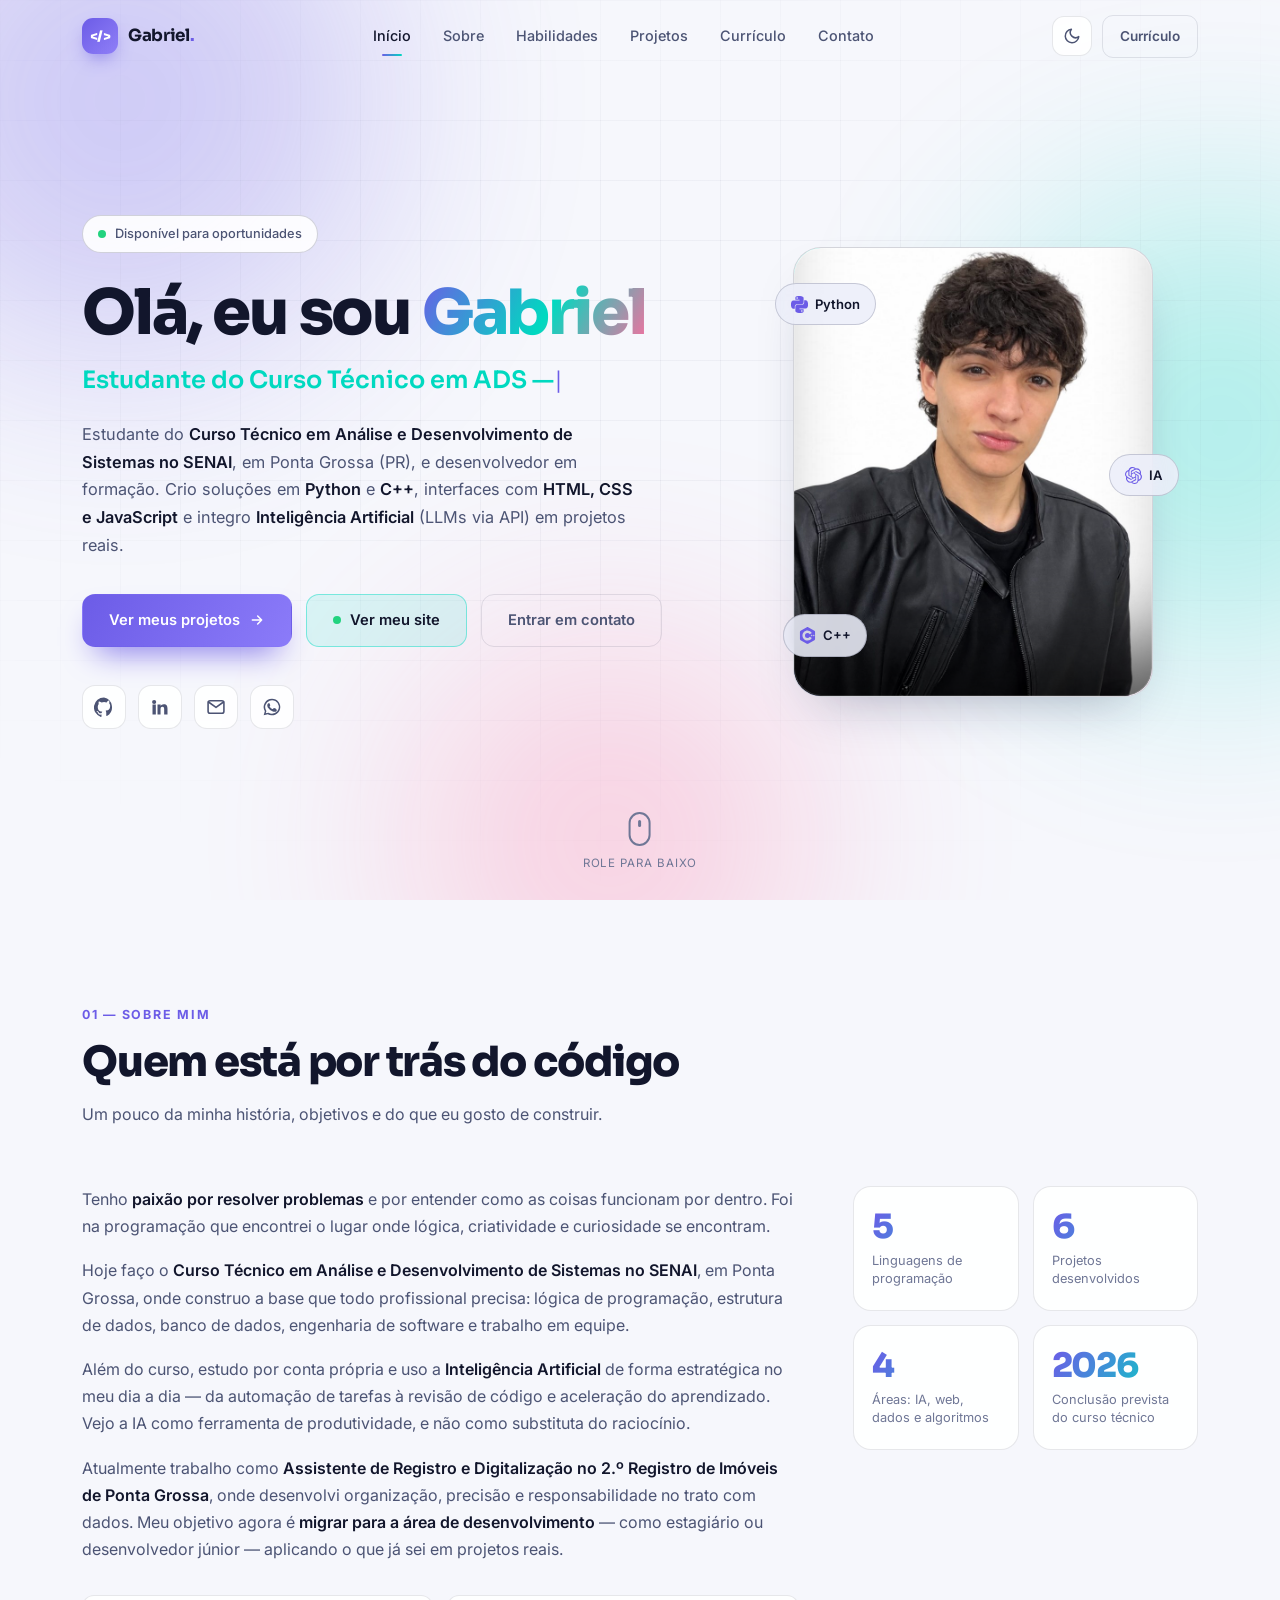
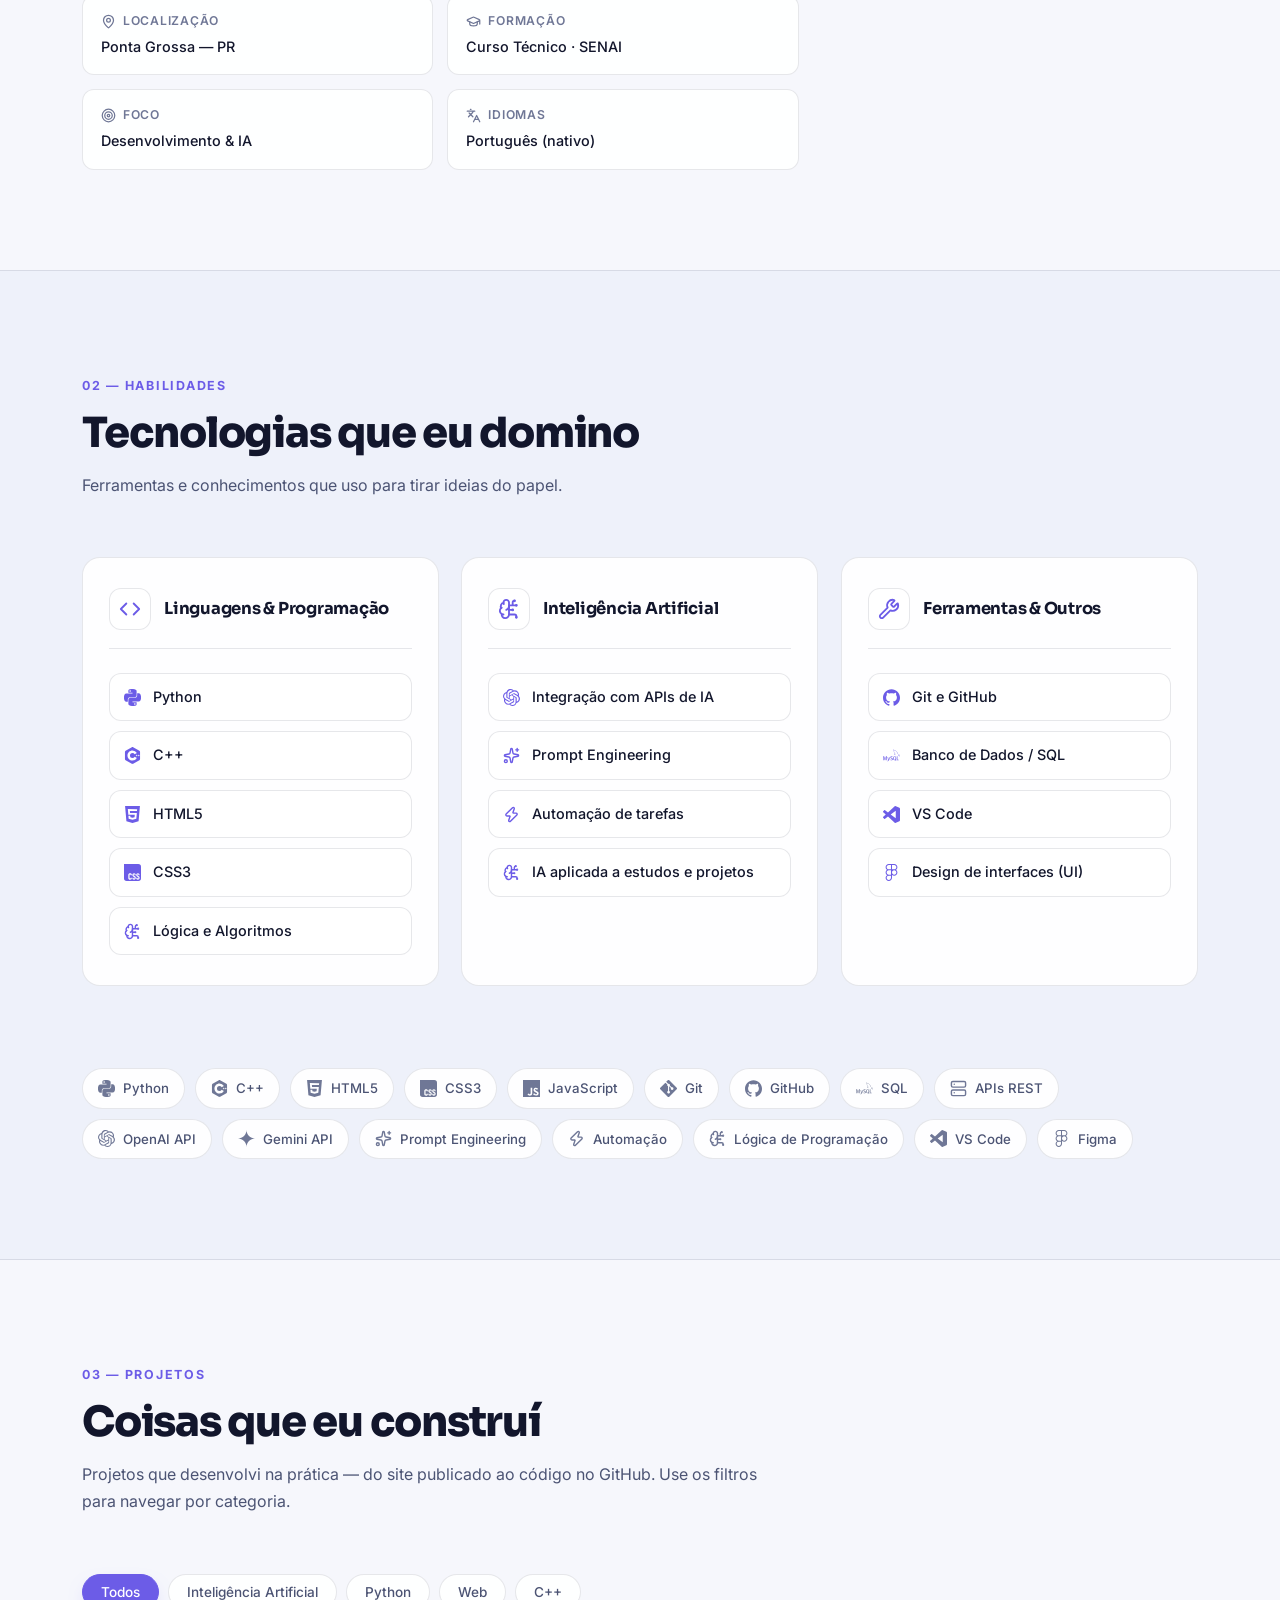
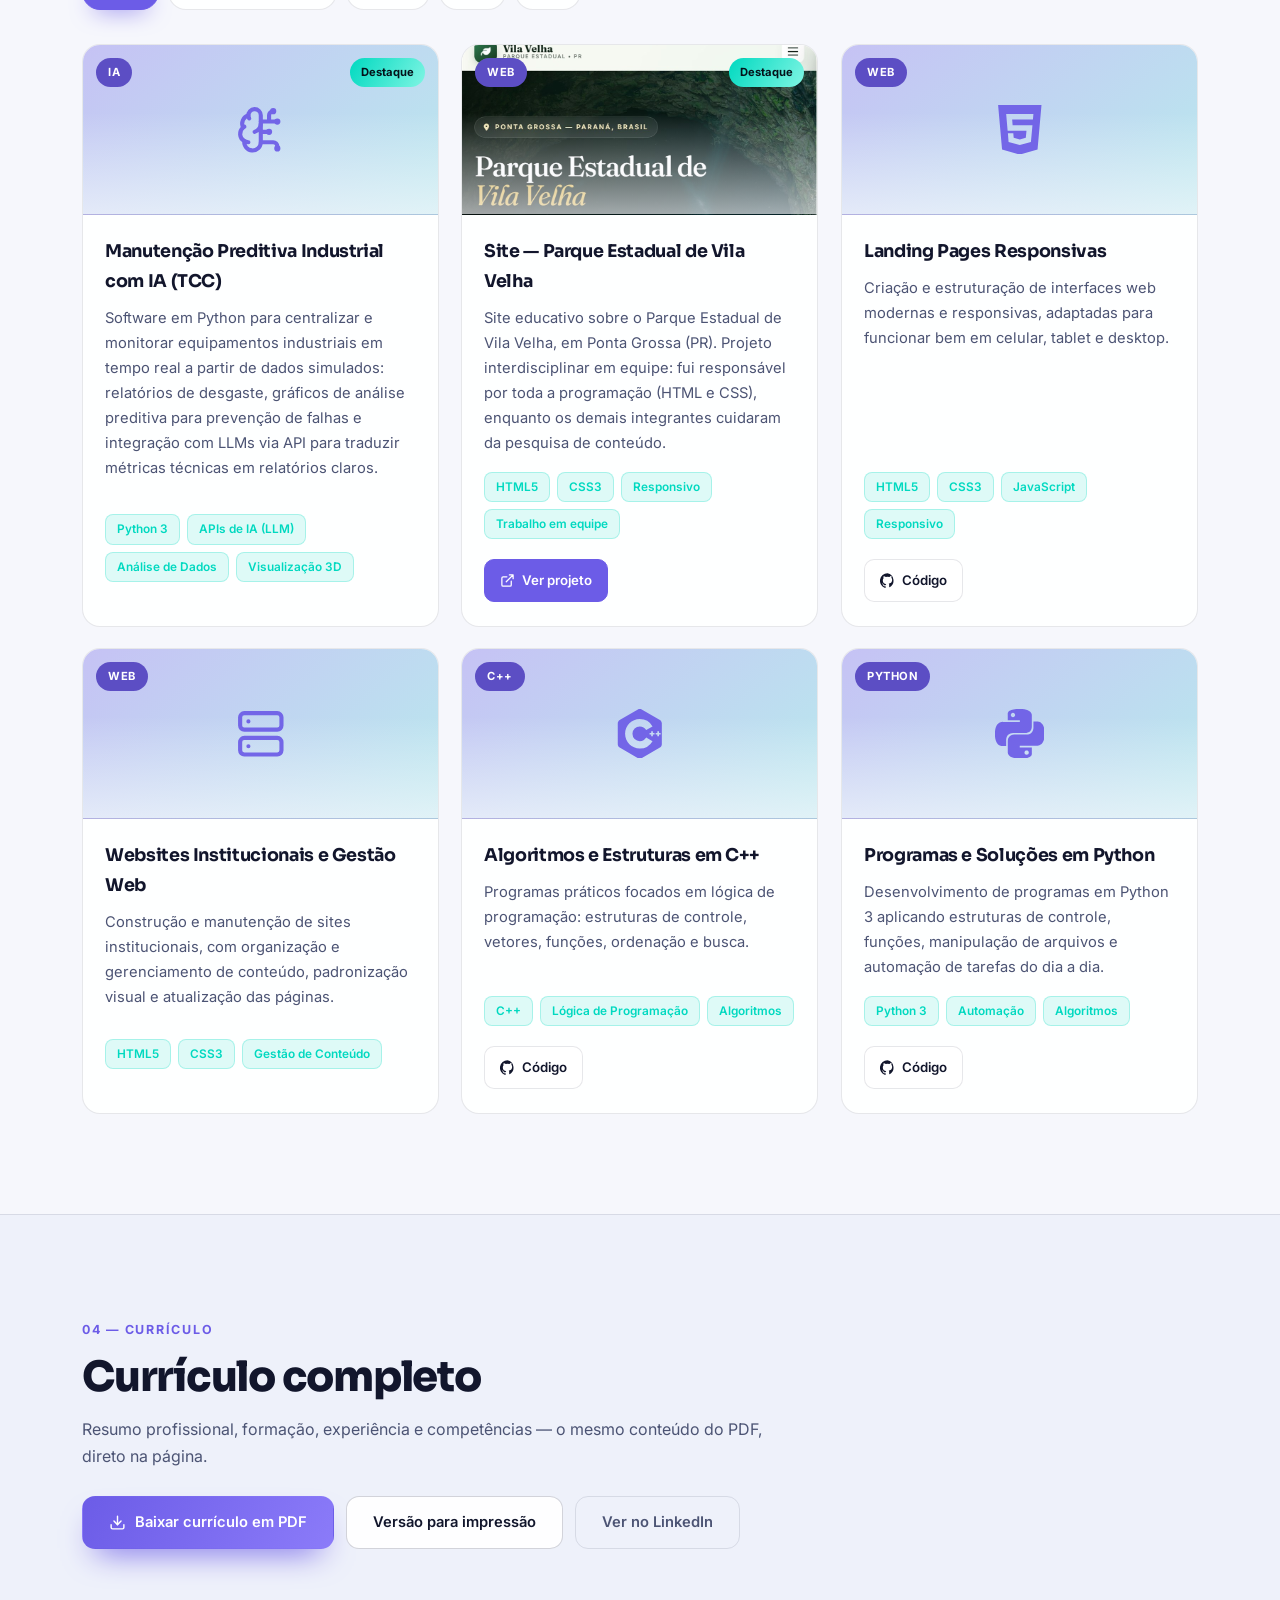
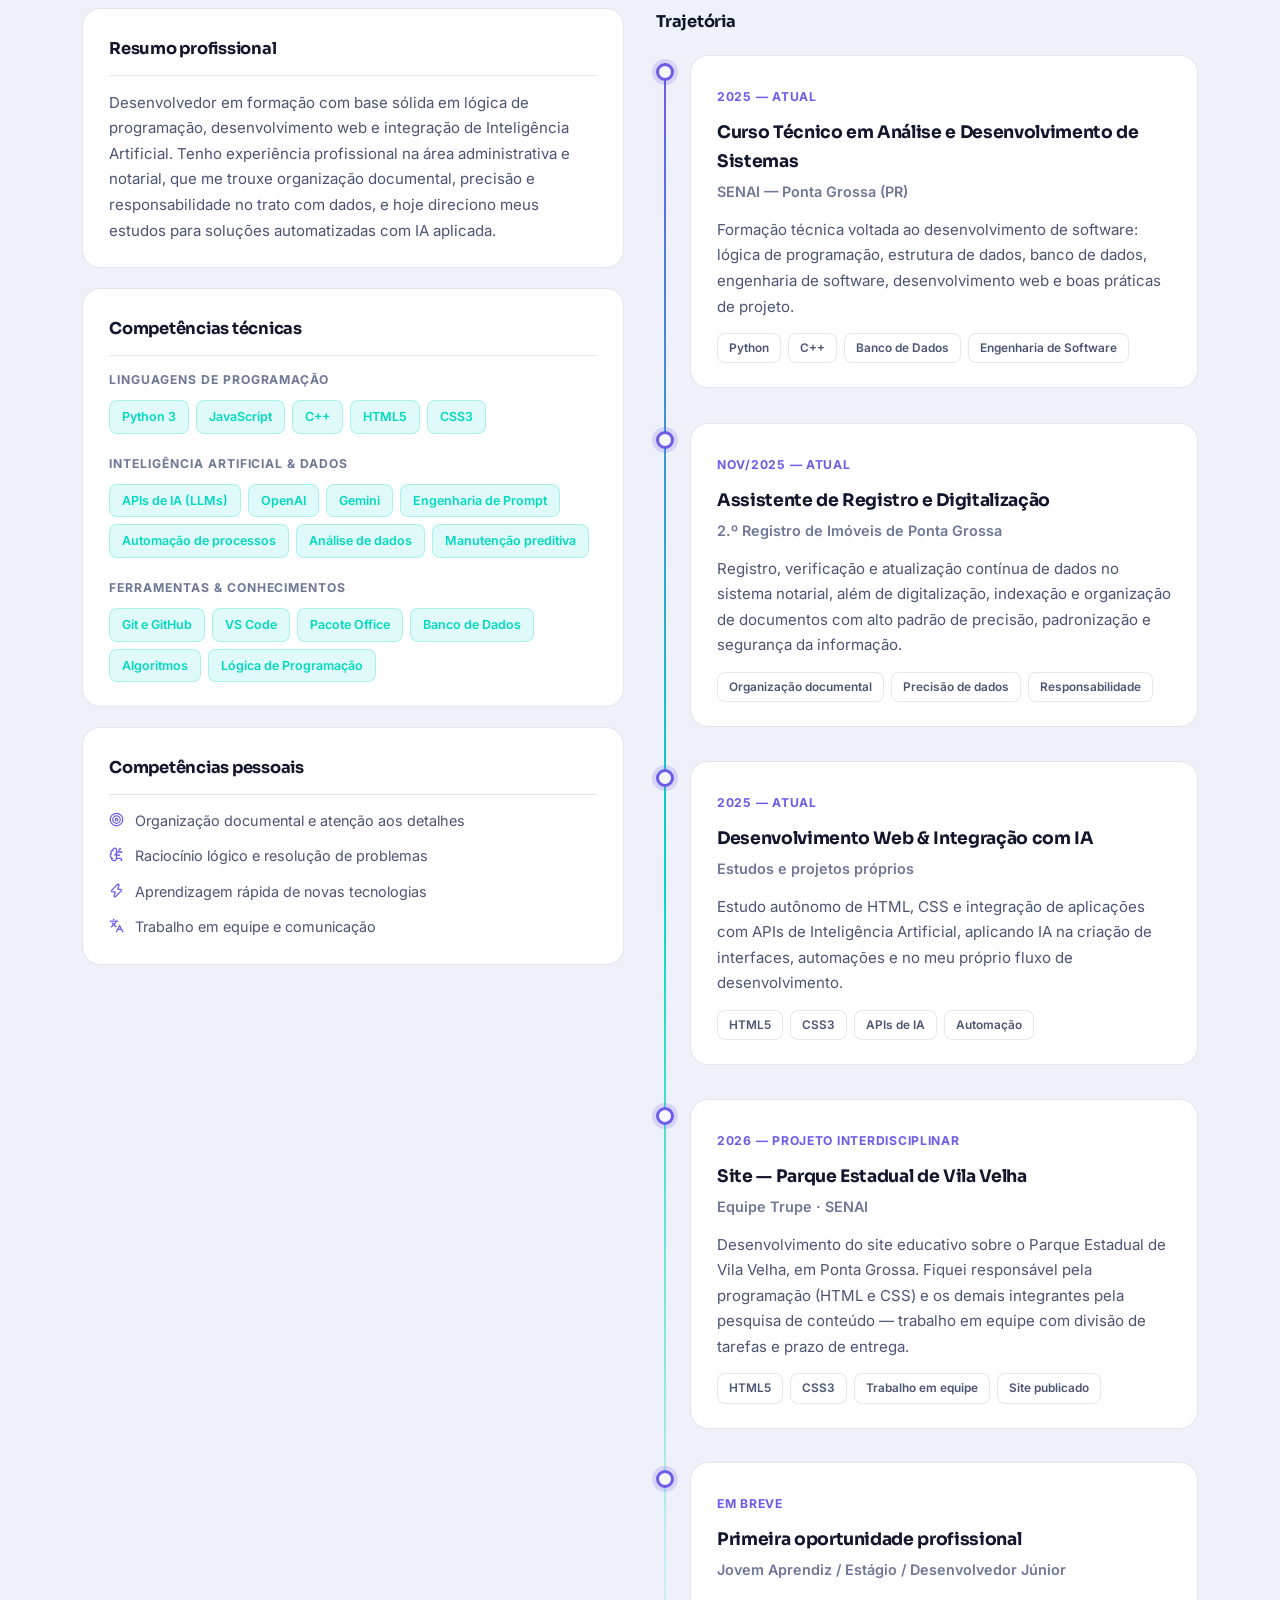
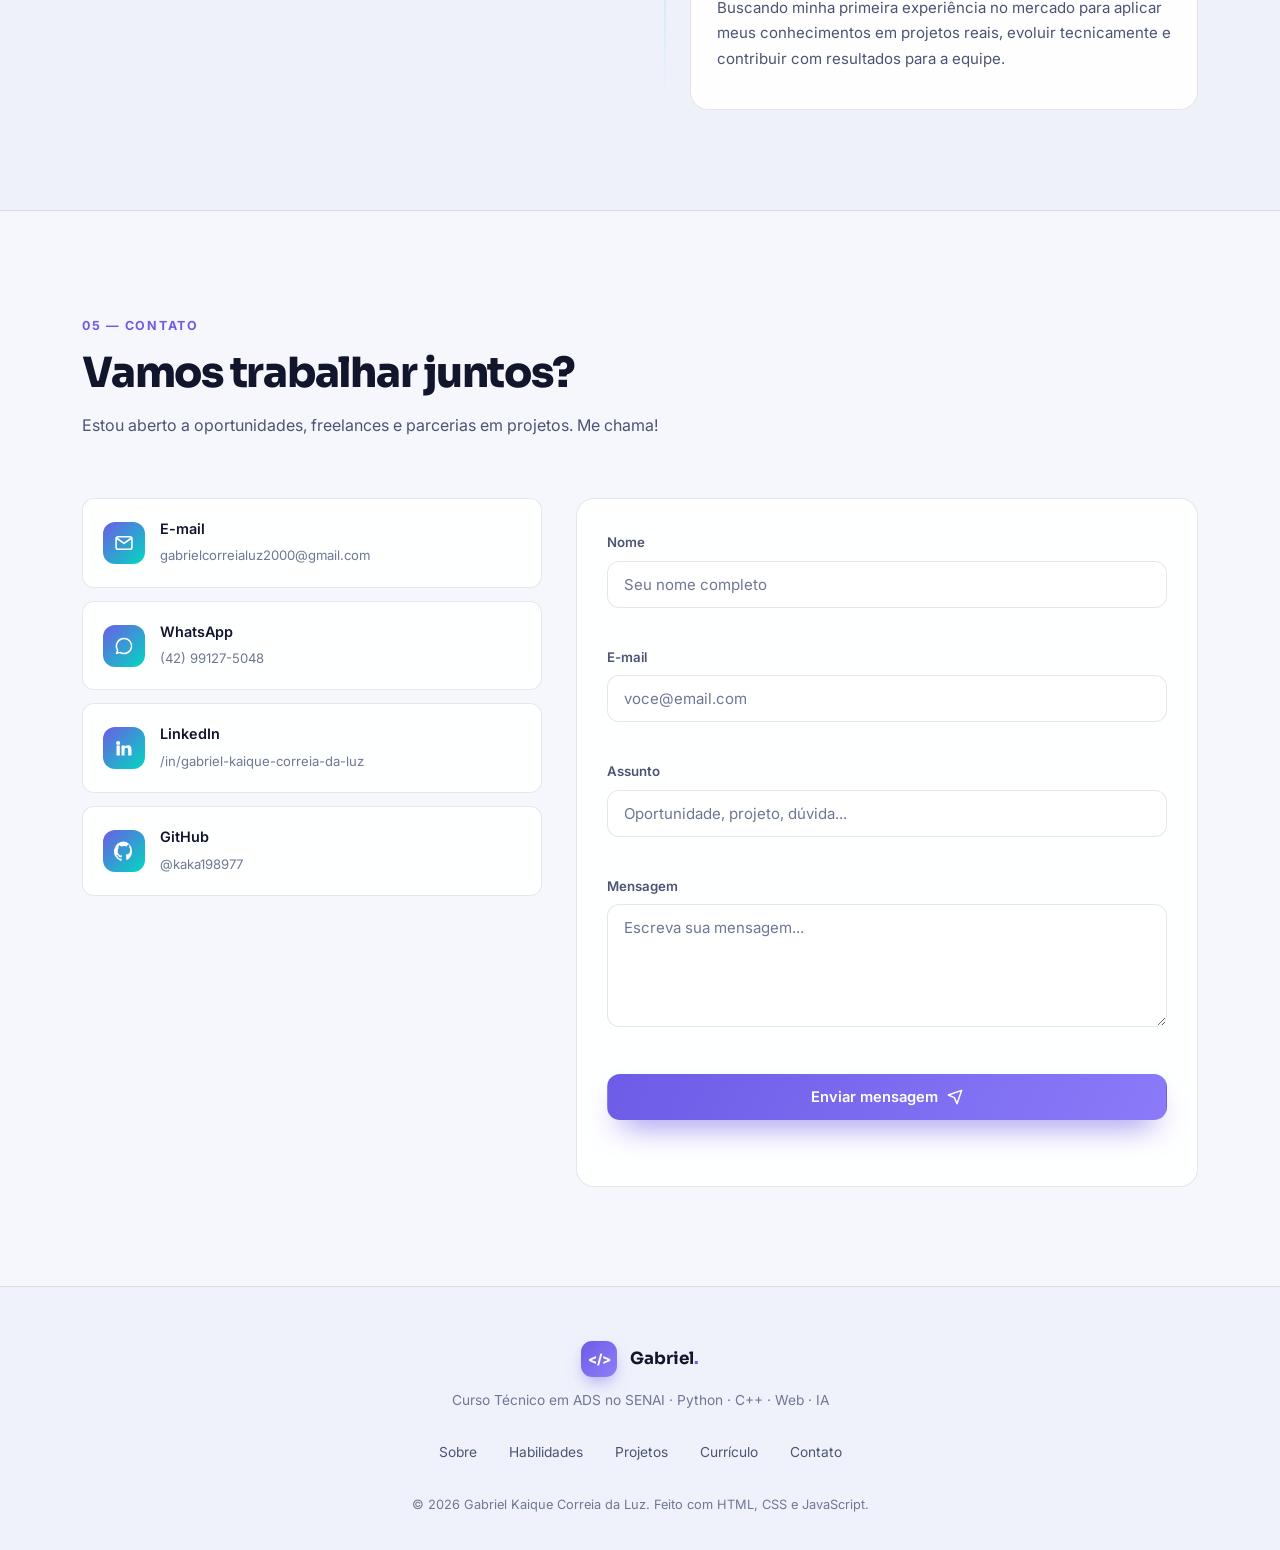
==== index.html @ f5a50e35 "Portfolio inicial — site, curriculo e projetos" ====
<!DOCTYPE html>
<html lang="pt-BR" data-theme="dark">
<head>
  <meta charset="UTF-8" />
  <meta name="viewport" content="width=device-width, initial-scale=1.0" />

  <!-- ===== SEO / COMPARTILHAMENTO ===== -->
  <title>Gabriel | Desenvolvedor e Estudante de ADS — SENAI</title>
  <meta name="description" content="Portfólio de Gabriel — estudante do Curso Técnico em Análise e Desenvolvimento de Sistemas no SENAI, em Ponta Grossa (PR). Desenvolvimento em Python, C++, HTML, CSS e integração com Inteligência Artificial." />
  <meta name="author" content="Gabriel Kaique Correia da Luz" />
  <meta name="theme-color" content="#0b0d17" />

  <meta property="og:type" content="website" />
  <meta property="og:title" content="Gabriel | Desenvolvedor e Estudante de ADS — SENAI" />
  <meta property="og:description" content="Projetos, habilidades e experiência com Python, C++, desenvolvimento web e integração com IA." />
  <meta property="og:image" content="perfil.jpg" />

  <!-- Favicon inline (não precisa de arquivo externo) -->
  <link rel="icon" href="data:image/svg+xml,%3Csvg xmlns='http://www.w3.org/2000/svg' viewBox='0 0 100 100'%3E%3Crect width='100' height='100' rx='24' fill='%236c5ce7'/%3E%3Ctext x='50' y='68' font-size='54' font-family='Arial' font-weight='bold' fill='white' text-anchor='middle'%3E%26lt;/%26gt;%3C/text%3E%3C/svg%3E" />

  <!-- Fontes -->
  <link rel="preconnect" href="https://fonts.googleapis.com" />
  <link rel="preconnect" href="https://fonts.gstatic.com" crossorigin />
  <link href="https://fonts.googleapis.com/css2?family=Inter:wght@300;400;500;600;700&family=Sora:wght@400;600;700;800&display=swap" rel="stylesheet" />

  <link rel="stylesheet" href="style.css" />
</head>

<body>
  <!-- ============ SPRITE DE ICONES SVG (gerado a partir de simple-icons + lucide) ============ -->
  <svg class="icon-sprite" xmlns="http://www.w3.org/2000/svg" style="display:none" aria-hidden="true">
    <symbol id="i-python" viewBox="0 0 24 24"><path fill="currentColor" d="m14.25.18l.9.2l.73.26l.59.3l.45.32l.34.34l.25.34l.16.33l.1.3l.04.26l.02.2l-.01.13V8.5l-.05.63l-.13.55l-.21.46l-.26.38l-.3.31l-.33.25l-.35.19l-.35.14l-.33.1l-.3.07l-.26.04l-.21.02H8.77l-.69.05l-.59.14l-.5.22l-.41.27l-.33.32l-.27.35l-.2.36l-.15.37l-.1.35l-.07.32l-.04.27l-.02.21v3.06H3.17l-.21-.03l-.28-.07l-.32-.12l-.35-.18l-.36-.26l-.36-.36l-.35-.46l-.32-.59l-.28-.73l-.21-.88l-.14-1.05l-.05-1.23l.06-1.22l.16-1.04l.24-.87l.32-.71l.36-.57l.4-.44l.42-.33l.42-.24l.4-.16l.36-.1l.32-.05l.24-.01h.16l.06.01h8.16v-.83H6.18l-.01-2.75l-.02-.37l.05-.34l.11-.31l.17-.28l.25-.26l.31-.23l.38-.2l.44-.18l.51-.15l.58-.12l.64-.1l.71-.06l.77-.04l.84-.02l1.27.05zm-6.3 1.98l-.23.33l-.08.41l.08.41l.23.34l.33.22l.41.09l.41-.09l.33-.22l.23-.34l.08-.41l-.08-.41l-.23-.33l-.33-.22l-.41-.09l-.41.09zm13.09 3.95l.28.06l.32.12l.35.18l.36.27l.36.35l.35.47l.32.59l.28.73l.21.88l.14 1.04l.05 1.23l-.06 1.23l-.16 1.04l-.24.86l-.32.71l-.36.57l-.4.45l-.42.33l-.42.24l-.4.16l-.36.09l-.32.05l-.24.02l-.16-.01h-8.22v.82h5.84l.01 2.76l.02.36l-.05.34l-.11.31l-.17.29l-.25.25l-.31.24l-.38.2l-.44.17l-.51.15l-.58.13l-.64.09l-.71.07l-.77.04l-.84.01l-1.27-.04l-1.07-.14l-.9-.2l-.73-.25l-.59-.3l-.45-.33l-.34-.34l-.25-.34l-.16-.33l-.1-.3l-.04-.25l-.02-.2l.01-.13v-5.34l.05-.64l.13-.54l.21-.46l.26-.38l.3-.32l.33-.24l.35-.2l.35-.14l.33-.1l.3-.06l.26-.04l.21-.02l.13-.01h5.84l.69-.05l.59-.14l.5-.21l.41-.28l.33-.32l.27-.35l.2-.36l.15-.36l.1-.35l.07-.32l.04-.28l.02-.21V6.07h2.09l.14.01zm-6.47 14.25l-.23.33l-.08.41l.08.41l.23.33l.33.23l.41.08l.41-.08l.33-.23l.23-.33l.08-.41l-.08-.41l-.23-.33l-.33-.23l-.41-.08l-.41.08z"/></symbol>
    <symbol id="i-cplusplus" viewBox="0 0 24 24"><path fill="currentColor" d="M22.394 6c-.167-.29-.398-.543-.652-.69L12.926.22c-.509-.294-1.34-.294-1.848 0L2.26 5.31c-.508.293-.923 1.013-.923 1.6v10.18c0 .294.104.62.271.91s.398.543.652.69l8.816 5.09c.508.293 1.34.293 1.848 0l8.816-5.09c.254-.147.485-.4.652-.69s.27-.616.27-.91V6.91c.003-.294-.1-.62-.268-.91M12 19.11c-3.92 0-7.109-3.19-7.109-7.11s3.19-7.11 7.11-7.11a7.13 7.13 0 0 1 6.156 3.553l-3.076 1.78a3.57 3.57 0 0 0-3.08-1.78A3.56 3.56 0 0 0 8.444 12A3.56 3.56 0 0 0 12 15.555a3.57 3.57 0 0 0 3.08-1.778l3.078 1.78A7.14 7.14 0 0 1 12 19.11m7.11-6.715h-.79v.79h-.79v-.79h-.79v-.79h.79v-.79h.79v.79h.79zm2.962 0h-.79v.79h-.79v-.79h-.79v-.79h.79v-.79h.79v.79h.79z"/></symbol>
    <symbol id="i-html5" viewBox="0 0 24 24"><path fill="currentColor" d="M1.5 0h21l-1.91 21.563L11.977 24l-8.564-2.438zm7.031 9.75l-.232-2.718l10.059.003l.23-2.622L5.412 4.41l.698 8.01h9.126l-.326 3.426l-2.91.804l-2.955-.81l-.188-2.11H6.248l.33 4.171L12 19.351l5.379-1.443l.744-8.157z"/></symbol>
    <symbol id="i-css" viewBox="0 0 24 24"><path fill="currentColor" d="M0 0v20.16A3.84 3.84 0 0 0 3.84 24h16.32A3.84 3.84 0 0 0 24 20.16V3.84A3.84 3.84 0 0 0 20.16 0Zm14.256 13.08c1.56 0 2.28 1.08 2.304 2.64h-1.608c.024-.288-.048-.6-.144-.84c-.096-.192-.288-.264-.552-.264c-.456 0-.696.264-.696.84c-.024.576.288.888.768 1.08c.72.288 1.608.744 1.92 1.296q.432.648.432 1.656c0 1.608-.912 2.592-2.496 2.592c-1.656 0-2.4-1.032-2.424-2.688h1.68c0 .792.264 1.176.792 1.176c.264 0 .456-.072.552-.24c.192-.312.24-1.176-.048-1.512c-.312-.408-.912-.6-1.32-.816q-.828-.396-1.224-.936c-.24-.36-.36-.888-.36-1.536c0-1.44.936-2.472 2.424-2.448m5.4 0c1.584 0 2.304 1.08 2.328 2.64h-1.608c0-.288-.048-.6-.168-.84c-.096-.192-.264-.264-.528-.264c-.48 0-.72.264-.72.84s.288.888.792 1.08c.696.288 1.608.744 1.92 1.296c.264.432.408.984.408 1.656c.024 1.608-.888 2.592-2.472 2.592c-1.68 0-2.424-1.056-2.448-2.688h1.68c0 .744.264 1.176.792 1.176c.264 0 .456-.072.552-.24c.216-.312.264-1.176-.048-1.512c-.288-.408-.888-.6-1.32-.816c-.552-.264-.96-.576-1.2-.936s-.36-.888-.36-1.536c-.024-1.44.912-2.472 2.4-2.448m-11.031.018c.711-.006 1.419.198 1.839.63c.432.432.672 1.128.648 1.992H9.336c.024-.456-.096-.792-.432-.96c-.312-.144-.768-.048-.888.24c-.12.264-.192.576-.168.864v3.504c0 .744.264 1.128.768 1.128a.65.65 0 0 0 .552-.264c.168-.24.192-.552.168-.84h1.776c.096 1.632-.984 2.712-2.568 2.688c-1.536 0-2.496-.864-2.472-2.472v-4.032c0-.816.24-1.44.696-1.848c.432-.408 1.146-.624 1.857-.63"/></symbol>
    <symbol id="i-javascript" viewBox="0 0 24 24"><path fill="currentColor" d="M0 0h24v24H0zm22.034 18.276c-.175-1.095-.888-2.015-3.003-2.873c-.736-.345-1.554-.585-1.797-1.14c-.091-.33-.105-.51-.046-.705c.15-.646.915-.84 1.515-.66c.39.12.75.42.976.9c1.034-.676 1.034-.676 1.755-1.125c-.27-.42-.404-.601-.586-.78c-.63-.705-1.469-1.065-2.834-1.034l-.705.089c-.676.165-1.32.525-1.71 1.005c-1.14 1.291-.811 3.541.569 4.471c1.365 1.02 3.361 1.244 3.616 2.205c.24 1.17-.87 1.545-1.966 1.41c-.811-.18-1.26-.586-1.755-1.336l-1.83 1.051c.21.48.45.689.81 1.109c1.74 1.756 6.09 1.666 6.871-1.004c.029-.09.24-.705.074-1.65zm-8.983-7.245h-2.248c0 1.938-.009 3.864-.009 5.805c0 1.232.063 2.363-.138 2.711c-.33.689-1.18.601-1.566.48c-.396-.196-.597-.466-.83-.855c-.063-.105-.11-.196-.127-.196l-1.825 1.125c.305.63.75 1.172 1.324 1.517c.855.51 2.004.675 3.207.405c.783-.226 1.458-.691 1.811-1.411c.51-.93.402-2.07.397-3.346c.012-2.054 0-4.109 0-6.179z"/></symbol>
    <symbol id="i-git" viewBox="0 0 24 24"><path fill="currentColor" d="M13.09 23.549a1.54 1.54 0 0 1-2.18 0L.451 13.089a1.54 1.54 0 0 1 0-2.179l7.191-7.19l2.733 2.733a1.85 1.85 0 0 0 .964 2.326v6.66a1.849 1.849 0 1 0 1.54 0V8.957l2.508 2.508a1.85 1.85 0 1 0 1.09-1.09l-2.634-2.634a1.85 1.85 0 0 0-2.378-2.377L8.73 2.63L10.91.451a1.54 1.54 0 0 1 2.179 0l10.459 10.46a1.54 1.54 0 0 1 0 2.179z"/></symbol>
    <symbol id="i-github" viewBox="0 0 24 24"><path fill="currentColor" d="M12 .297c-6.63 0-12 5.373-12 12c0 5.303 3.438 9.8 8.205 11.385c.6.113.82-.258.82-.577c0-.285-.01-1.04-.015-2.04c-3.338.724-4.042-1.61-4.042-1.61C4.422 18.07 3.633 17.7 3.633 17.7c-1.087-.744.084-.729.084-.729c1.205.084 1.838 1.236 1.838 1.236c1.07 1.835 2.809 1.305 3.495.998c.108-.776.417-1.305.76-1.605c-2.665-.3-5.466-1.332-5.466-5.93c0-1.31.465-2.38 1.235-3.22c-.135-.303-.54-1.523.105-3.176c0 0 1.005-.322 3.3 1.23c.96-.267 1.98-.399 3-.405c1.02.006 2.04.138 3 .405c2.28-1.552 3.285-1.23 3.285-1.23c.645 1.653.24 2.873.12 3.176c.765.84 1.23 1.91 1.23 3.22c0 4.61-2.805 5.625-5.475 5.92c.42.36.81 1.096.81 2.22c0 1.606-.015 2.896-.015 3.286c0 .315.21.69.825.57C20.565 22.092 24 17.592 24 12.297c0-6.627-5.373-12-12-12"/></symbol>
    <symbol id="i-mysql" viewBox="0 0 24 24"><path fill="currentColor" d="M16.405 5.501c-.115 0-.193.014-.274.033v.013h.014c.054.104.146.18.214.273c.054.107.1.214.154.32l.014-.015c.094-.066.14-.172.14-.333c-.04-.047-.046-.094-.08-.14c-.04-.067-.126-.1-.18-.153zM5.77 18.695h-.927a51 51 0 0 0-.27-4.41h-.008l-1.41 4.41H2.45l-1.4-4.41h-.01a73 73 0 0 0-.195 4.41H0q.083-2.95.41-5.53h1.15l1.335 4.064h.008l1.347-4.064h1.095q.363 3.024.428 5.53zm4.017-4.08q-.567 3.069-1.492 4.46q-.723 1.074-1.583 1.073q-.228 0-.566-.138v-.494q.166.026.386.026q.402 0 .647-.222q.295-.27.295-.605q0-.233-.23-.944L6.23 14.615h.91l.727 2.36q.247.804.205 1.123q.6-1.598.835-3.483zm12.325 4.08h-2.63v-5.53h.885v4.85h1.745zm-3.32.135l-1.016-.5q.136-.113.255-.25q.649-.76.648-2.253q0-2.745-2.155-2.746q-1.056 0-1.65.697q-.646.762-.646 2.245q-.001 1.459.574 2.14q.524.615 1.583.615q.396 0 .725-.098l1.325.772l.36-.622zM15.5 17.588q-.337-.541-.337-1.736q0-2.09 1.27-2.09q.666 0 .977.5q.336.543.336 1.723q0 2.107-1.27 2.108q-.667 0-.978-.5zm-1.658-.425q0 .706-.516 1.156q-.514.45-1.384.45c-.543 0-1.064-.172-1.573-.515l.237-.476q.656.329 1.19.328q.498 0 .783-.22a.75.75 0 0 0 .3-.615c0-.33-.23-.61-.648-.845c-.388-.213-1.163-.657-1.163-.657c-.422-.307-.632-.636-.632-1.177q0-.674.47-1.085q.471-.416 1.22-.415q.769 0 1.4.41l-.213.476a2.7 2.7 0 0 0-1.064-.23q-.425 0-.654.206a.69.69 0 0 0-.248.524c0 .328.234.61.666.85c.393.215 1.187.67 1.187.67c.433.305.648.63.648 1.168zm9.382-5.852c-.535-.014-.95.04-1.297.188c-.1.04-.26.04-.274.167c.055.053.063.14.11.214c.08.134.218.313.346.407q.208.167.427.31c.26.16.555.255.81.416c.145.094.293.213.44.313c.073.05.12.14.214.172v-.02c-.046-.06-.06-.147-.105-.214c-.067-.067-.134-.127-.2-.193a3.2 3.2 0 0 0-.695-.675c-.214-.146-.682-.35-.77-.595l-.013-.014c.146-.013.32-.066.46-.106c.227-.06.435-.047.67-.106q.16-.042.32-.094v-.06c-.12-.12-.21-.283-.334-.395a9 9 0 0 0-1.104-.823c-.21-.134-.476-.22-.697-.334c-.08-.04-.214-.06-.26-.127c-.12-.146-.19-.34-.275-.514a18 18 0 0 1-.547-1.163c-.12-.262-.193-.523-.34-.763c-.69-1.137-1.437-1.826-2.586-2.5c-.247-.14-.543-.2-.856-.274c-.167-.008-.334-.02-.5-.027c-.11-.047-.216-.174-.31-.235c-.38-.24-1.364-.76-1.644-.072c-.18.434.267.862.422 1.082c.115.153.26.328.34.5c.047.116.06.235.107.356c.106.294.207.622.347.897c.073.14.153.287.247.413c.054.073.146.107.167.227c-.094.136-.1.334-.154.5c-.24.757-.146 1.693.194 2.25c.107.166.362.534.703.393c.3-.12.234-.5.32-.835c.02-.08.007-.133.048-.187v.015c.094.188.188.367.274.555c.206.328.566.668.867.895c.16.12.287.328.487.402v-.02h-.015c-.043-.058-.1-.086-.154-.133a3.5 3.5 0 0 1-.35-.4a9 9 0 0 1-.747-1.218c-.11-.21-.202-.436-.29-.643c-.04-.08-.04-.2-.107-.24c-.1.146-.247.273-.32.453c-.127.288-.14.642-.188 1.01c-.027.007-.014 0-.027.014c-.214-.052-.287-.274-.367-.46c-.2-.475-.233-1.238-.06-1.785c.047-.14.247-.582.167-.716c-.042-.127-.174-.2-.247-.303a2.5 2.5 0 0 1-.24-.427c-.16-.374-.24-.788-.414-1.162c-.08-.173-.22-.354-.334-.513c-.127-.18-.267-.307-.368-.52c-.033-.073-.08-.194-.027-.274c.014-.054.042-.075.094-.09c.088-.072.335.022.422.062c.247.1.455.194.662.334c.094.066.195.193.315.226h.14c.214.047.455.014.655.073c.355.114.675.28.962.46a5.95 5.95 0 0 1 2.085 2.286c.08.154.115.295.188.455c.14.33.313.663.455.982c.14.315.275.636.476.897c.1.14.502.213.682.286c.133.06.34.115.46.188c.23.14.454.3.67.454c.11.076.443.243.463.378"/></symbol>
    <symbol id="i-openai" viewBox="0 0 24 24"><path fill="currentColor" d="M22.282 9.821a6 6 0 0 0-.516-4.91a6.05 6.05 0 0 0-6.51-2.9A6.065 6.065 0 0 0 4.981 4.18a6 6 0 0 0-3.998 2.9a6.05 6.05 0 0 0 .743 7.097a5.98 5.98 0 0 0 .51 4.911a6.05 6.05 0 0 0 6.515 2.9A6 6 0 0 0 13.26 24a6.06 6.06 0 0 0 5.772-4.206a6 6 0 0 0 3.997-2.9a6.06 6.06 0 0 0-.747-7.073M13.26 22.43a4.48 4.48 0 0 1-2.876-1.04l.141-.081l4.779-2.758a.8.8 0 0 0 .392-.681v-6.737l2.02 1.168a.07.07 0 0 1 .038.052v5.583a4.504 4.504 0 0 1-4.494 4.494M3.6 18.304a4.47 4.47 0 0 1-.535-3.014l.142.085l4.783 2.759a.77.77 0 0 0 .78 0l5.843-3.369v2.332a.08.08 0 0 1-.033.062L9.74 19.95a4.5 4.5 0 0 1-6.14-1.646M2.34 7.896a4.5 4.5 0 0 1 2.366-1.973V11.6a.77.77 0 0 0 .388.677l5.815 3.354l-2.02 1.168a.08.08 0 0 1-.071 0l-4.83-2.786A4.504 4.504 0 0 1 2.34 7.872zm16.597 3.855l-5.833-3.387L15.119 7.2a.08.08 0 0 1 .071 0l4.83 2.791a4.494 4.494 0 0 1-.676 8.105v-5.678a.79.79 0 0 0-.407-.667m2.01-3.023l-.141-.085l-4.774-2.782a.78.78 0 0 0-.785 0L9.409 9.23V6.897a.07.07 0 0 1 .028-.061l4.83-2.787a4.5 4.5 0 0 1 6.68 4.66zm-12.64 4.135l-2.02-1.164a.08.08 0 0 1-.038-.057V6.075a4.5 4.5 0 0 1 7.375-3.453l-.142.08L8.704 5.46a.8.8 0 0 0-.393.681zm1.097-2.365l2.602-1.5l2.607 1.5v2.999l-2.597 1.5l-2.607-1.5Z"/></symbol>
    <symbol id="i-googlegemini" viewBox="0 0 24 24"><path fill="currentColor" d="M11.04 19.32Q12 21.51 12 24q0-2.49.93-4.68q.96-2.19 2.58-3.81t3.81-2.55Q21.51 12 24 12q-2.49 0-4.68-.93a12.3 12.3 0 0 1-3.81-2.58a12.3 12.3 0 0 1-2.58-3.81Q12 2.49 12 0q0 2.49-.96 4.68q-.93 2.19-2.55 3.81a12.3 12.3 0 0 1-3.81 2.58Q2.49 12 0 12q2.49 0 4.68.96q2.19.93 3.81 2.55t2.55 3.81"/></symbol>
    <symbol id="i-visualstudiocode" viewBox="0 0 24 24"><path fill="currentColor" d="M23.15 2.587L18.21.21a1.49 1.49 0 0 0-1.705.29l-9.46 8.63l-4.12-3.128a1 1 0 0 0-1.276.057L.327 7.261A1 1 0 0 0 .326 8.74L3.899 12L.326 15.26a1 1 0 0 0 .001 1.479L1.65 17.94a1 1 0 0 0 1.276.057l4.12-3.128l9.46 8.63a1.49 1.49 0 0 0 1.704.29l4.942-2.377A1.5 1.5 0 0 0 24 20.06V3.939a1.5 1.5 0 0 0-.85-1.352m-5.146 14.861L10.826 12l7.178-5.448z"/></symbol>
    <symbol id="i-figma" viewBox="0 0 24 24"><path fill="currentColor" d="M15.852 8.981h-4.588V0h4.588c2.476 0 4.49 2.014 4.49 4.49s-2.014 4.491-4.49 4.491M12.735 7.51h3.117c1.665 0 3.019-1.355 3.019-3.019s-1.355-3.019-3.019-3.019h-3.117zm0 1.471H8.148c-2.476 0-4.49-2.014-4.49-4.49S5.672 0 8.148 0h4.588v8.981zm-4.587-7.51c-1.665 0-3.019 1.355-3.019 3.019s1.354 3.02 3.019 3.02h3.117V1.471zm4.587 15.019H8.148c-2.476 0-4.49-2.014-4.49-4.49s2.014-4.49 4.49-4.49h4.588v8.98zM8.148 8.981c-1.665 0-3.019 1.355-3.019 3.019s1.355 3.019 3.019 3.019h3.117V8.981zM8.172 24c-2.489 0-4.515-2.014-4.515-4.49s2.014-4.49 4.49-4.49h4.588v4.441c0 2.503-2.047 4.539-4.563 4.539m-.024-7.51a3.023 3.023 0 0 0-3.019 3.019c0 1.665 1.365 3.019 3.044 3.019c1.705 0 3.093-1.376 3.093-3.068v-2.97zm7.704 0h-.098c-2.476 0-4.49-2.014-4.49-4.49s2.014-4.49 4.49-4.49h.098c2.476 0 4.49 2.014 4.49 4.49s-2.014 4.49-4.49 4.49m-.097-7.509c-1.665 0-3.019 1.355-3.019 3.019s1.355 3.019 3.019 3.019h.098c1.665 0 3.019-1.355 3.019-3.019s-1.355-3.019-3.019-3.019z"/></symbol>
    <symbol id="i-whatsapp" viewBox="0 0 24 24"><path fill="currentColor" d="M17.472 14.382c-.297-.149-1.758-.867-2.03-.967c-.273-.099-.471-.148-.67.15c-.197.297-.767.966-.94 1.164c-.173.199-.347.223-.644.075c-.297-.15-1.255-.463-2.39-1.475c-.883-.788-1.48-1.761-1.653-2.059c-.173-.297-.018-.458.13-.606c.134-.133.298-.347.446-.52s.198-.298.298-.497c.099-.198.05-.371-.025-.52s-.669-1.612-.916-2.207c-.242-.579-.487-.5-.669-.51a13 13 0 0 0-.57-.01c-.198 0-.52.074-.792.372c-.272.297-1.04 1.016-1.04 2.479c0 1.462 1.065 2.875 1.213 3.074s2.096 3.2 5.077 4.487c.709.306 1.262.489 1.694.625c.712.227 1.36.195 1.871.118c.571-.085 1.758-.719 2.006-1.413s.248-1.289.173-1.413c-.074-.124-.272-.198-.57-.347m-5.421 7.403h-.004a9.87 9.87 0 0 1-5.031-1.378l-.361-.214l-3.741.982l.998-3.648l-.235-.374a9.86 9.86 0 0 1-1.51-5.26c.001-5.45 4.436-9.884 9.888-9.884c2.64 0 5.122 1.03 6.988 2.898a9.82 9.82 0 0 1 2.893 6.994c-.003 5.45-4.437 9.884-9.885 9.884m8.413-18.297A11.82 11.82 0 0 0 12.05 0C5.495 0 .16 5.335.157 11.892c0 2.096.547 4.142 1.588 5.945L.057 24l6.305-1.654a11.9 11.9 0 0 0 5.683 1.448h.005c6.554 0 11.89-5.335 11.893-11.893a11.82 11.82 0 0 0-3.48-8.413"/></symbol>
    <symbol id="i-linkedin" viewBox="0 0 24 24"><path fill="currentColor" d="M20.447 20.452h-3.554v-5.569c0-1.328-.027-3.037-1.852-3.037c-1.853 0-2.136 1.445-2.136 2.939v5.667H9.351V9h3.414v1.561h.046c.477-.9 1.637-1.85 3.37-1.85c3.601 0 4.267 2.37 4.267 5.455v6.286zM5.337 7.433a2.06 2.06 0 0 1-2.063-2.065a2.064 2.064 0 1 1 2.063 2.065m1.782 13.019H3.555V9h3.564zM22.225 0H1.771C.792 0 0 .774 0 1.729v20.542C0 23.227.792 24 1.771 24h20.451C23.2 24 24 23.227 24 22.271V1.729C24 .774 23.2 0 22.222 0z"/></symbol>
    <symbol id="i-gmail" viewBox="0 0 24 24"><path fill="currentColor" d="M24 5.457v13.909c0 .904-.732 1.636-1.636 1.636h-3.819V11.73L12 16.64l-6.545-4.91v9.273H1.636A1.636 1.636 0 0 1 0 19.366V5.457c0-2.023 2.309-3.178 3.927-1.964L5.455 4.64L12 9.548l6.545-4.91l1.528-1.145C21.69 2.28 24 3.434 24 5.457"/></symbol>
    <symbol id="i-code" viewBox="0 0 24 24"><path fill="none" stroke="currentColor" stroke-linecap="round" stroke-linejoin="round" stroke-width="2" d="m16 18l6-6l-6-6M8 6l-6 6l6 6"/></symbol>
    <symbol id="i-brain-circuit" viewBox="0 0 24 24"><g fill="none" stroke="currentColor" stroke-linecap="round" stroke-linejoin="round" stroke-width="2"><path d="M12 5a3 3 0 1 0-5.997.125a4 4 0 0 0-2.526 5.77a4 4 0 0 0 .556 6.588A4 4 0 1 0 12 18Z"/><path d="M9 13a4.5 4.5 0 0 0 3-4M6.003 5.125A3 3 0 0 0 6.401 6.5m-2.924 4.396a4 4 0 0 1 .585-.396M6 18a4 4 0 0 1-1.967-.516M12 13h4m-4 5h6a2 2 0 0 1 2 2v1M12 8h8m-4 0V5a2 2 0 0 1 2-2"/><circle cx="16" cy="13" r=".5"/><circle cx="18" cy="3" r=".5"/><circle cx="20" cy="21" r=".5"/><circle cx="20" cy="8" r=".5"/></g></symbol>
    <symbol id="i-wrench" viewBox="0 0 24 24"><path fill="none" stroke="currentColor" stroke-linecap="round" stroke-linejoin="round" stroke-width="2" d="M14.7 6.3a1 1 0 0 0 0 1.4l1.6 1.6a1 1 0 0 0 1.4 0l3.106-3.105c.32-.322.863-.22.983.218a6 6 0 0 1-8.259 7.057l-7.91 7.91a1 1 0 0 1-2.999-3l7.91-7.91a6 6 0 0 1 7.057-8.259c.438.12.54.662.219.984z"/></symbol>
    <symbol id="i-map-pin" viewBox="0 0 24 24"><g fill="none" stroke="currentColor" stroke-linecap="round" stroke-linejoin="round" stroke-width="2"><path d="M20 10c0 4.993-5.539 10.193-7.399 11.799a1 1 0 0 1-1.202 0C9.539 20.193 4 14.993 4 10a8 8 0 0 1 16 0"/><circle cx="12" cy="10" r="3"/></g></symbol>
    <symbol id="i-graduation-cap" viewBox="0 0 24 24"><g fill="none" stroke="currentColor" stroke-linecap="round" stroke-linejoin="round" stroke-width="2"><path d="M21.42 10.922a1 1 0 0 0-.019-1.838L12.83 5.18a2 2 0 0 0-1.66 0L2.6 9.08a1 1 0 0 0 0 1.832l8.57 3.908a2 2 0 0 0 1.66 0zM22 10v6"/><path d="M6 12.5V16a6 3 0 0 0 12 0v-3.5"/></g></symbol>
    <symbol id="i-target" viewBox="0 0 24 24"><g fill="none" stroke="currentColor" stroke-linecap="round" stroke-linejoin="round" stroke-width="2"><circle cx="12" cy="12" r="10"/><circle cx="12" cy="12" r="6"/><circle cx="12" cy="12" r="2"/></g></symbol>
    <symbol id="i-languages" viewBox="0 0 24 24"><path fill="none" stroke="currentColor" stroke-linecap="round" stroke-linejoin="round" stroke-width="2" d="m5 8l6 6m-7 0l6-6l2-3M2 5h12M7 2h1m14 20l-5-10l-5 10m2-4h6"/></symbol>
    <symbol id="i-server" viewBox="0 0 24 24"><g fill="none" stroke="currentColor" stroke-linecap="round" stroke-linejoin="round" stroke-width="2"><rect width="20" height="8" x="2" y="2" rx="2" ry="2"/><rect width="20" height="8" x="2" y="14" rx="2" ry="2"/><path d="M6 6h.01M6 18h.01"/></g></symbol>
    <symbol id="i-sparkles" viewBox="0 0 24 24"><g fill="none" stroke="currentColor" stroke-linecap="round" stroke-linejoin="round" stroke-width="2"><path d="M11.017 2.814a1 1 0 0 1 1.966 0l1.051 5.558a2 2 0 0 0 1.594 1.594l5.558 1.051a1 1 0 0 1 0 1.966l-5.558 1.051a2 2 0 0 0-1.594 1.594l-1.051 5.558a1 1 0 0 1-1.966 0l-1.051-5.558a2 2 0 0 0-1.594-1.594l-5.558-1.051a1 1 0 0 1 0-1.966l5.558-1.051a2 2 0 0 0 1.594-1.594zM20 2v4m2-2h-4"/><circle cx="4" cy="20" r="2"/></g></symbol>
    <symbol id="i-zap" viewBox="0 0 24 24"><path fill="none" stroke="currentColor" stroke-linecap="round" stroke-linejoin="round" stroke-width="2" d="M15.914 4a1.5 1.5 0 0 0-2.474-1.561l-9 9A1.5 1.5 0 0 0 5.5 14h4.002a.5.5 0 0 1 .471.666L8.086 20a1.5 1.5 0 0 0 2.475 1.56l9-9A1.5 1.5 0 0 0 18.5 10h-3.997a.5.5 0 0 1-.472-.667z"/></symbol>
    <symbol id="i-terminal" viewBox="0 0 24 24"><path fill="none" stroke="currentColor" stroke-linecap="round" stroke-linejoin="round" stroke-width="2" d="M12 19h8M4 17l6-6l-6-6"/></symbol>
    <symbol id="i-download" viewBox="0 0 24 24"><g fill="none" stroke="currentColor" stroke-linecap="round" stroke-linejoin="round" stroke-width="2"><path d="M12 15V3m9 12v4a2 2 0 0 1-2 2H5a2 2 0 0 1-2-2v-4"/><path d="m7 10l5 5l5-5"/></g></symbol>
  </svg>
  <!-- ================= FUNDO DECORATIVO ================= -->
  <div class="bg-decor" aria-hidden="true">
    <span class="blob blob-1"></span>
    <span class="blob blob-2"></span>
    <span class="blob blob-3"></span>
    <span class="grid-overlay"></span>
  </div>

  <!-- Barra de progresso de leitura -->
  <div class="scroll-progress" id="scrollProgress" aria-hidden="true"></div>

  <!-- ================= CABEÇALHO ================= -->
  <header class="site-header" id="header">
    <div class="container header-inner">
      <a href="#inicio" class="logo" aria-label="Ir para o início">
        <span class="logo-mark">&lt;/&gt;</span>
        <span class="logo-text">Gabriel<span class="accent">.</span></span>
      </a>

      <nav class="nav" id="nav" aria-label="Navegação principal">
        <a href="#inicio" class="nav-link active">Início</a>
        <a href="#sobre" class="nav-link">Sobre</a>
        <a href="#skills" class="nav-link">Habilidades</a>
        <a href="#projetos" class="nav-link">Projetos</a>
        <a href="#curriculo" class="nav-link">Currículo</a>
        <a href="#contato" class="nav-link">Contato</a>
      </nav>

      <div class="header-actions">
        <button class="icon-btn" id="themeToggle" type="button" aria-label="Alternar tema claro/escuro" title="Alternar tema">
          <svg class="ico-sun" viewBox="0 0 24 24" width="18" height="18" fill="none" stroke="currentColor" stroke-width="2" stroke-linecap="round">
            <circle cx="12" cy="12" r="4"></circle>
            <path d="M12 2v2M12 20v2M4.9 4.9l1.4 1.4M17.7 17.7l1.4 1.4M2 12h2M20 12h2M4.9 19.1l1.4-1.4M17.7 6.3l1.4-1.4"></path>
          </svg>
          <svg class="ico-moon" viewBox="0 0 24 24" width="18" height="18" fill="none" stroke="currentColor" stroke-width="2" stroke-linecap="round" stroke-linejoin="round">
            <path d="M21 12.8A9 9 0 1 1 11.2 3a7 7 0 0 0 9.8 9.8z"></path>
          </svg>
        </button>

        <a href="curriculo.pdf" class="btn btn-ghost btn-sm hide-mobile" download>
          Currículo
        </a>

        <button class="hamburger" id="hamburger" type="button" aria-label="Abrir menu" aria-expanded="false" aria-controls="nav">
          <span></span><span></span><span></span>
        </button>
      </div>
    </div>
  </header>

  <main>
    <!-- ================= HERO ================= -->
    <section class="hero" id="inicio">
      <div class="container hero-inner">
        <div class="hero-content reveal">
          <span class="badge">
            <span class="dot"></span> Disponível para oportunidades
          </span>

          <h1 class="hero-title">
            Olá, eu sou <span class="gradient-text">Gabriel</span>
          </h1>

          <p class="hero-role">
            <span id="typed"></span><span class="cursor">|</span>
          </p>

          <p class="hero-desc">
            Estudante do <strong>Curso Técnico em Análise e Desenvolvimento de Sistemas no SENAI</strong>,
            em Ponta Grossa (PR), e desenvolvedor em formação. Crio soluções em
            <strong>Python</strong> e <strong>C++</strong>, interfaces com
            <strong>HTML, CSS e JavaScript</strong> e integro
            <strong>Inteligência Artificial</strong> (LLMs via API) em projetos reais.
          </p>

          <div class="hero-actions">
            <a href="#projetos" class="btn btn-primary">
              Ver meus projetos
              <svg viewBox="0 0 24 24" width="16" height="16" fill="none" stroke="currentColor" stroke-width="2.2" stroke-linecap="round" stroke-linejoin="round"><path d="M5 12h14M13 6l6 6-6 6"/></svg>
            </a>
            <a
              href="https://celioxer.github.io/TDS_SESI/Interdisciplinar_Coop/site-vila-velha/index.html"
              class="btn btn-live"
              target="_blank"
              rel="noopener">
              <span class="live-dot" aria-hidden="true"></span>
              Ver meu site
            </a>
            <a href="#contato" class="btn btn-ghost">Entrar em contato</a>
          </div>

          <ul class="socials">
            <li>
              <a href="https://github.com/kaka198977" target="_blank" rel="noopener" aria-label="GitHub" title="GitHub">
                <svg viewBox="0 0 24 24" width="20" height="20" fill="currentColor"><path d="M12 .5a12 12 0 0 0-3.8 23.4c.6.1.8-.3.8-.6v-2.2c-3.3.7-4-1.6-4-1.6-.6-1.4-1.4-1.8-1.4-1.8-1.1-.8.1-.8.1-.8 1.2.1 1.9 1.3 1.9 1.3 1.1 1.9 2.9 1.3 3.6 1 .1-.8.4-1.3.8-1.6-2.7-.3-5.5-1.3-5.5-6 0-1.3.5-2.4 1.2-3.2-.1-.3-.5-1.5.1-3.1 0 0 1-.3 3.3 1.2a11.5 11.5 0 0 1 6 0C17.1 4.0 18.1 4.3 18.1 4.3c.6 1.6.2 2.8.1 3.1.8.8 1.2 1.9 1.2 3.2 0 4.7-2.8 5.7-5.5 6 .4.4.8 1.1.8 2.2v3.3c0 .3.2.7.8.6A12 12 0 0 0 12 .5z"/></svg>
              </a>
            </li>
            <li>
              <a href="https://www.linkedin.com/in/gabriel-kaique-correia-da-luz-a88342341" target="_blank" rel="noopener" aria-label="LinkedIn" title="LinkedIn">
                <svg viewBox="0 0 24 24" width="20" height="20" fill="currentColor"><path d="M4.98 3.5a2.5 2.5 0 1 1 0 5 2.5 2.5 0 0 1 0-5zM3 9h4v12H3zM9 9h3.8v1.7h.05c.53-1 1.83-2.05 3.77-2.05C20.2 8.65 21 10.9 21 14.1V21h-4v-6.1c0-1.45-.03-3.3-2-3.3-2.03 0-2.34 1.58-2.34 3.2V21H9z"/></svg>
              </a>
            </li>
            <li>
              <a href="mailto:gabrielcorreialuz2000@gmail.com" aria-label="E-mail" title="E-mail">
                <svg viewBox="0 0 24 24" width="20" height="20" fill="none" stroke="currentColor" stroke-width="1.9" stroke-linecap="round" stroke-linejoin="round"><rect x="2.5" y="4.5" width="19" height="15" rx="2.5"/><path d="m3 6 9 6.5L21 6"/></svg>
              </a>
            </li>
            <li>
              <a href="https://wa.me/5542991275048" target="_blank" rel="noopener" aria-label="WhatsApp" title="WhatsApp">
                <svg viewBox="0 0 24 24" width="20" height="20" fill="currentColor"><path d="M12 2a10 10 0 0 0-8.6 15.1L2 22l5-1.3A10 10 0 1 0 12 2zm0 18.2c-1.5 0-3-.4-4.2-1.2l-.3-.2-3 .8.8-2.9-.2-.3A8.2 8.2 0 1 1 12 20.2zm4.6-6.1c-.3-.1-1.6-.8-1.9-.9-.3-.1-.5-.1-.6.1l-.9 1.1c-.2.2-.3.2-.6.1a6.7 6.7 0 0 1-3.3-2.9c-.2-.4 0-.5.1-.7l.5-.6c.1-.2.1-.3 0-.5l-.8-1.9c-.2-.5-.4-.4-.6-.4h-.5c-.2 0-.5.1-.7.4-.3.3-1 1-1 2.4s1 2.8 1.2 3a8.4 8.4 0 0 0 5.6 4 6 6 0 0 0 2.9.3c.6-.1 1.4-.6 1.6-1.2.2-.6.2-1.1.1-1.2 0-.1-.2-.2-.4-.3z"/></svg>
              </a>
            </li>
          </ul>
        </div>

        <div class="hero-photo reveal" data-delay="150">
          <div class="photo-wrap">
            <div class="photo-frame">
              <div class="photo-glow" aria-hidden="true"></div>
              <img
                src="perfil.jpg"
                alt="Foto de perfil de Gabriel"
                class="photo"
                id="photo"
                decoding="async"
                onerror="this.closest('.photo-frame').classList.add('no-photo')" />
              <div class="photo-fallback" id="photoFallback" aria-hidden="true">G</div>
              <span class="photo-ring" aria-hidden="true"></span>
            </div>

            <div class="floating-chip chip-1">
              <svg class="icon icon-sm" aria-hidden="true"><use href="#i-python"></use></svg> Python
            </div>
            <div class="floating-chip chip-2">
              <svg class="icon icon-sm" aria-hidden="true"><use href="#i-openai"></use></svg> IA
            </div>
            <div class="floating-chip chip-3">
              <svg class="icon icon-sm" aria-hidden="true"><use href="#i-cplusplus"></use></svg> C++
            </div>
          </div>
        </div>
      </div>

      <div class="scroll-hint" aria-hidden="true">
        <span class="mouse"></span>
        <span class="scroll-text">Role para baixo</span>
      </div>
    </section>

    <!-- ================= SOBRE ================= -->
    <section class="section" id="sobre">
      <div class="container">
        <header class="section-head reveal">
          <span class="section-tag">01 — Sobre mim</span>
          <h2 class="section-title">Quem está por trás do código</h2>
          <p class="section-sub">Um pouco da minha história, objetivos e do que eu gosto de construir.</p>
        </header>

        <div class="about-grid">
          <div class="about-text reveal">
            <p>
              Tenho <strong>paixão por resolver problemas</strong> e por entender como as coisas
              funcionam por dentro. Foi na programação que encontrei o lugar onde lógica, criatividade
              e curiosidade se encontram.
            </p>
            <p>
              Hoje faço o <strong>Curso Técnico em Análise e Desenvolvimento de Sistemas no SENAI</strong>,
              em Ponta Grossa, onde construo a base que todo profissional precisa: lógica de
              programação, estrutura de dados, banco de dados, engenharia de software e trabalho em
              equipe.
            </p>
            <p>
              Além do curso, estudo por conta própria e uso a <strong>Inteligência Artificial</strong>
              de forma estratégica no meu dia a dia — da automação de tarefas à revisão de código e
              aceleração do aprendizado. Vejo a IA como ferramenta de produtividade, e não como
              substituta do raciocínio.
            </p>
            <p>
              Atualmente trabalho como <strong>Assistente de Registro e Digitalização no 2.º Registro
              de Imóveis de Ponta Grossa</strong>, onde desenvolvi organização, precisão e
              responsabilidade no trato com dados. Meu objetivo agora é
              <strong>migrar para a área de desenvolvimento</strong> — como estagiário ou
              desenvolvedor júnior — aplicando o que já sei em projetos reais.
            </p>

            <div class="about-info">
              <div class="info-item">
                <span class="info-label"><svg class="icon icon-xs" aria-hidden="true"><use href="#i-map-pin"></use></svg> Localização</span>
                <span>Ponta Grossa — PR</span>
              </div>
              <div class="info-item">
                <span class="info-label"><svg class="icon icon-xs" aria-hidden="true"><use href="#i-graduation-cap"></use></svg> Formação</span>
                <span>Curso Técnico · SENAI</span>
              </div>
              <div class="info-item">
                <span class="info-label"><svg class="icon icon-xs" aria-hidden="true"><use href="#i-target"></use></svg> Foco</span>
                <span>Desenvolvimento & IA</span>
              </div>
              <div class="info-item">
                <span class="info-label"><svg class="icon icon-xs" aria-hidden="true"><use href="#i-languages"></use></svg> Idiomas</span>
                <span>Português (nativo)</span>
              </div>
            </div>
          </div>

          <aside class="about-stats reveal" data-delay="120">
            <div class="stat-card">
              <span class="stat-number" data-count="5" data-suffix="">0</span>
              <span class="stat-label">Linguagens de programação</span>
            </div>
            <div class="stat-card">
              <span class="stat-number" data-count="6" data-suffix="">0</span>
              <span class="stat-label">Projetos desenvolvidos</span>
            </div>
            <div class="stat-card">
              <span class="stat-number" data-count="4" data-suffix="">0</span>
              <span class="stat-label">Áreas: IA, web, dados e algoritmos</span>
            </div>
            <div class="stat-card">
              <span class="stat-number" data-count="2026" data-suffix="">0</span>
              <span class="stat-label">Conclusão prevista do curso técnico</span>
            </div>
          </aside>
        </div>
      </div>
    </section>

    <!-- ================= HABILIDADES ================= -->
    <section class="section section-alt" id="skills">
      <div class="container">
        <header class="section-head reveal">
          <span class="section-tag">02 — Habilidades</span>
          <h2 class="section-title">Tecnologias que eu domino</h2>
          <p class="section-sub">Ferramentas e conhecimentos que uso para tirar ideias do papel.</p>
        </header>

        <div class="skills-grid">
          <!-- CARD 1 -->
          <article class="skill-card reveal">
            <div class="skill-card-head">
              <span class="skill-icon"><svg class="icon icon-md" aria-hidden="true"><use href="#i-code"></use></svg></span>
              <h3>Linguagens & Programação</h3>
            </div>
            <ul class="skill-list">
              <li><svg class="icon icon-sm" aria-hidden="true"><use href="#i-python"></use></svg> Python</li>
              <li><svg class="icon icon-sm" aria-hidden="true"><use href="#i-cplusplus"></use></svg> C++</li>
              <li><svg class="icon icon-sm" aria-hidden="true"><use href="#i-html5"></use></svg> HTML5</li>
              <li><svg class="icon icon-sm" aria-hidden="true"><use href="#i-css"></use></svg> CSS3</li>
              <li><svg class="icon icon-sm" aria-hidden="true"><use href="#i-brain-circuit"></use></svg> Lógica e Algoritmos</li>
            </ul>
          </article>

          <!-- CARD 2 -->
          <article class="skill-card reveal" data-delay="120">
            <div class="skill-card-head">
              <span class="skill-icon"><svg class="icon icon-md" aria-hidden="true"><use href="#i-brain-circuit"></use></svg></span>
              <h3>Inteligência Artificial</h3>
            </div>
            <ul class="skill-list">
              <li><svg class="icon icon-sm" aria-hidden="true"><use href="#i-openai"></use></svg> Integração com APIs de IA</li>
              <li><svg class="icon icon-sm" aria-hidden="true"><use href="#i-sparkles"></use></svg> Prompt Engineering</li>
              <li><svg class="icon icon-sm" aria-hidden="true"><use href="#i-zap"></use></svg> Automação de tarefas</li>
              <li><svg class="icon icon-sm" aria-hidden="true"><use href="#i-brain-circuit"></use></svg> IA aplicada a estudos e projetos</li>
            </ul>
          </article>

          <!-- CARD 3 -->
          <article class="skill-card reveal" data-delay="240">
            <div class="skill-card-head">
              <span class="skill-icon"><svg class="icon icon-md" aria-hidden="true"><use href="#i-wrench"></use></svg></span>
              <h3>Ferramentas & Outros</h3>
            </div>
            <ul class="skill-list">
              <li><svg class="icon icon-sm" aria-hidden="true"><use href="#i-github"></use></svg> Git e GitHub</li>
              <li><svg class="icon icon-sm" aria-hidden="true"><use href="#i-mysql"></use></svg> Banco de Dados / SQL</li>
              <li><svg class="icon icon-sm" aria-hidden="true"><use href="#i-visualstudiocode"></use></svg> VS Code</li>
              <li><svg class="icon icon-sm" aria-hidden="true"><use href="#i-figma"></use></svg> Design de interfaces (UI)</li>
            </ul>
          </article>
        </div>

        <p class="tech-cloud-title reveal">Outras tecnologias e ferramentas que já usei</p>

        <div class="tech-cloud reveal" data-delay="300">
          <span class="tech-chip"><svg class="icon icon-sm" aria-hidden="true"><use href="#i-python"></use></svg> Python</span>
          <span class="tech-chip"><svg class="icon icon-sm" aria-hidden="true"><use href="#i-cplusplus"></use></svg> C++</span>
          <span class="tech-chip"><svg class="icon icon-sm" aria-hidden="true"><use href="#i-html5"></use></svg> HTML5</span>
          <span class="tech-chip"><svg class="icon icon-sm" aria-hidden="true"><use href="#i-css"></use></svg> CSS3</span>
          <span class="tech-chip"><svg class="icon icon-sm" aria-hidden="true"><use href="#i-javascript"></use></svg> JavaScript</span>
          <span class="tech-chip"><svg class="icon icon-sm" aria-hidden="true"><use href="#i-git"></use></svg> Git</span>
          <span class="tech-chip"><svg class="icon icon-sm" aria-hidden="true"><use href="#i-github"></use></svg> GitHub</span>
          <span class="tech-chip"><svg class="icon icon-sm" aria-hidden="true"><use href="#i-mysql"></use></svg> SQL</span>
          <span class="tech-chip"><svg class="icon icon-sm" aria-hidden="true"><use href="#i-server"></use></svg> APIs REST</span>
          <span class="tech-chip"><svg class="icon icon-sm" aria-hidden="true"><use href="#i-openai"></use></svg> OpenAI API</span>
          <span class="tech-chip"><svg class="icon icon-sm" aria-hidden="true"><use href="#i-googlegemini"></use></svg> Gemini API</span>
          <span class="tech-chip"><svg class="icon icon-sm" aria-hidden="true"><use href="#i-sparkles"></use></svg> Prompt Engineering</span>
          <span class="tech-chip"><svg class="icon icon-sm" aria-hidden="true"><use href="#i-zap"></use></svg> Automação</span>
          <span class="tech-chip"><svg class="icon icon-sm" aria-hidden="true"><use href="#i-brain-circuit"></use></svg> Lógica de Programação</span>
          <span class="tech-chip"><svg class="icon icon-sm" aria-hidden="true"><use href="#i-visualstudiocode"></use></svg> VS Code</span>
          <span class="tech-chip"><svg class="icon icon-sm" aria-hidden="true"><use href="#i-figma"></use></svg> Figma</span>
        </div>
      </div>
    </section>

    <!-- ================= PROJETOS ================= -->
    <section class="section" id="projetos">
      <div class="container">
        <header class="section-head reveal">
          <span class="section-tag">03 — Projetos</span>
          <h2 class="section-title">Coisas que eu construí</h2>
          <p class="section-sub">
            Projetos que desenvolvi na prática — do site publicado ao código no GitHub. Use os
            filtros para navegar por categoria.
          </p>
        </header>

        <div class="filters reveal" id="filters" role="tablist" aria-label="Filtrar projetos">
          <button class="filter-btn active" data-filter="todos" type="button">Todos</button>
          <button class="filter-btn" data-filter="ia" type="button">Inteligência Artificial</button>
          <button class="filter-btn" data-filter="python" type="button">Python</button>
          <button class="filter-btn" data-filter="web" type="button">Web</button>
          <button class="filter-btn" data-filter="cpp" type="button">C++</button>
        </div>

        <!-- Os cards são gerados automaticamente pelo JavaScript -->
        <div class="projects-grid" id="projectsGrid"></div>
      </div>
    </section>

    <!-- ================= CURRÍCULO ================= -->
    <section class="section section-alt" id="curriculo">
      <div class="container">
        <header class="section-head reveal">
          <span class="section-tag">04 — Currículo</span>
          <h2 class="section-title">Currículo completo</h2>
          <p class="section-sub">
            Resumo profissional, formação, experiência e competências — o mesmo conteúdo do PDF,
            direto na página.
          </p>
          <div class="cv-actions">
            <a href="curriculo.pdf" class="btn btn-primary" download>
              <svg class="icon icon-sm" aria-hidden="true"><use href="#i-download"></use></svg>
              Baixar currículo em PDF
            </a>
            <a href="curriculo.html" class="btn btn-outline" target="_blank" rel="noopener">
              Versão para impressão
            </a>
            <a
              href="https://www.linkedin.com/in/gabriel-kaique-correia-da-luz-a88342341"
              class="btn btn-ghost"
              target="_blank"
              rel="noopener">
              Ver no LinkedIn
            </a>
          </div>
        </header>

        <div class="cv-layout">
          <!-- Coluna 1: resumo e competências -->
          <div class="cv-column">
            <article class="cv-card reveal">
              <h3 class="cv-title">Resumo profissional</h3>
              <p>
                Desenvolvedor em formação com base sólida em lógica de programação, desenvolvimento
                web e integração de Inteligência Artificial. Tenho experiência profissional na área
                administrativa e notarial, que me trouxe organização documental, precisão e
                responsabilidade no trato com dados, e hoje direciono meus estudos para soluções
                automatizadas com IA aplicada.
              </p>
            </article>

            <article class="cv-card reveal" data-delay="80">
              <h3 class="cv-title">Competências técnicas</h3>

              <div class="cv-group">
                <h4>Linguagens de programação</h4>
                <ul class="cv-tags">
                  <li>Python 3</li><li>JavaScript</li><li>C++</li><li>HTML5</li><li>CSS3</li>
                </ul>
              </div>

              <div class="cv-group">
                <h4>Inteligência Artificial & Dados</h4>
                <ul class="cv-tags">
                  <li>APIs de IA (LLMs)</li><li>OpenAI</li><li>Gemini</li>
                  <li>Engenharia de Prompt</li><li>Automação de processos</li>
                  <li>Análise de dados</li><li>Manutenção preditiva</li>
                </ul>
              </div>

              <div class="cv-group">
                <h4>Ferramentas & Conhecimentos</h4>
                <ul class="cv-tags">
                  <li>Git e GitHub</li><li>VS Code</li><li>Pacote Office</li>
                  <li>Banco de Dados</li><li>Algoritmos</li><li>Lógica de Programação</li>
                </ul>
              </div>
            </article>

            <article class="cv-card reveal" data-delay="160">
              <h3 class="cv-title">Competências pessoais</h3>
              <ul class="cv-list">
                <li><svg class="icon icon-xs" aria-hidden="true"><use href="#i-target"></use></svg> Organização documental e atenção aos detalhes</li>
                <li><svg class="icon icon-xs" aria-hidden="true"><use href="#i-brain-circuit"></use></svg> Raciocínio lógico e resolução de problemas</li>
                <li><svg class="icon icon-xs" aria-hidden="true"><use href="#i-zap"></use></svg> Aprendizagem rápida de novas tecnologias</li>
                <li><svg class="icon icon-xs" aria-hidden="true"><use href="#i-languages"></use></svg> Trabalho em equipe e comunicação</li>
              </ul>
            </article>
          </div>

          <!-- Coluna 2: trajetória -->
          <div class="cv-column">
            <h3 class="cv-side-title reveal">Trajetória</h3>
            <div class="timeline">
          <article class="timeline-item reveal">
            <span class="timeline-dot"></span>
            <div class="timeline-content">
              <span class="timeline-date">2025 — Atual</span>
              <h3>Curso Técnico em Análise e Desenvolvimento de Sistemas</h3>
              <h4>SENAI — Ponta Grossa (PR)</h4>
              <p>
                Formação técnica voltada ao desenvolvimento de software: lógica de programação,
                estrutura de dados, banco de dados, engenharia de software, desenvolvimento web e
                boas práticas de projeto.
              </p>
              <ul class="timeline-tags">
                <li>Python</li><li>C++</li><li>Banco de Dados</li><li>Engenharia de Software</li>
              </ul>
            </div>
          </article>

          <article class="timeline-item reveal" data-delay="80">
            <span class="timeline-dot"></span>
            <div class="timeline-content">
              <span class="timeline-date">nov/2025 — Atual</span>
              <h3>Assistente de Registro e Digitalização</h3>
              <h4>2.º Registro de Imóveis de Ponta Grossa</h4>
              <p>
                Registro, verificação e atualização contínua de dados no sistema notarial, além de
                digitalização, indexação e organização de documentos com alto padrão de precisão,
                padronização e segurança da informação.
              </p>
              <ul class="timeline-tags">
                <li>Organização documental</li><li>Precisão de dados</li><li>Responsabilidade</li>
              </ul>
            </div>
          </article>

          <article class="timeline-item reveal" data-delay="120">
            <span class="timeline-dot"></span>
            <div class="timeline-content">
              <span class="timeline-date">2025 — Atual</span>
              <h3>Desenvolvimento Web & Integração com IA</h3>
              <h4>Estudos e projetos próprios</h4>
              <p>
                Estudo autônomo de HTML, CSS e integração de aplicações com APIs de Inteligência
                Artificial, aplicando IA na criação de interfaces, automações e no meu próprio fluxo
                de desenvolvimento.
              </p>
              <ul class="timeline-tags">
                <li>HTML5</li><li>CSS3</li><li>APIs de IA</li><li>Automação</li>
              </ul>
            </div>
          </article>

          <article class="timeline-item reveal" data-delay="200">
            <span class="timeline-dot"></span>
            <div class="timeline-content">
              <span class="timeline-date">2026 — Projeto interdisciplinar</span>
              <h3>Site — Parque Estadual de Vila Velha</h3>
              <h4>Equipe Trupe · SENAI</h4>
              <p>
                Desenvolvimento do site educativo sobre o Parque Estadual de Vila Velha, em Ponta
                Grossa. Fiquei responsável pela programação (HTML e CSS) e os demais integrantes
                pela pesquisa de conteúdo — trabalho em equipe com divisão de tarefas e prazo de
                entrega.
              </p>
              <ul class="timeline-tags">
                <li>HTML5</li><li>CSS3</li><li>Trabalho em equipe</li><li>Site publicado</li>
              </ul>
            </div>
          </article>

          <article class="timeline-item reveal" data-delay="300">
            <span class="timeline-dot"></span>
            <div class="timeline-content">
              <span class="timeline-date">Em breve</span>
              <h3>Primeira oportunidade profissional</h3>
              <h4>Jovem Aprendiz / Estágio / Desenvolvedor Júnior</h4>
              <p>
                Buscando minha primeira experiência no mercado para aplicar meus conhecimentos em
                projetos reais, evoluir tecnicamente e contribuir com resultados para a equipe.
              </p>
            </div>
          </article>
            </div>
          </div>
        </div>
      </div>
    </section>

    <!-- ================= CONTATO ================= -->
    <section class="section" id="contato">
      <div class="container">
        <header class="section-head reveal">
          <span class="section-tag">05 — Contato</span>
          <h2 class="section-title">Vamos trabalhar juntos?</h2>
          <p class="section-sub">
            Estou aberto a oportunidades, freelances e parcerias em projetos. Me chama!
          </p>
        </header>

        <div class="contact-grid">
          <div class="contact-info reveal">
            <a class="contact-card" href="mailto:gabrielcorreialuz2000@gmail.com">
              <span class="contact-ico">
                <svg viewBox="0 0 24 24" width="20" height="20" fill="none" stroke="currentColor" stroke-width="1.9" stroke-linecap="round" stroke-linejoin="round"><rect x="2.5" y="4.5" width="19" height="15" rx="2.5"/><path d="m3 6 9 6.5L21 6"/></svg>
              </span>
              <span>
                <strong>E-mail</strong>
                <small>gabrielcorreialuz2000@gmail.com</small>
              </span>
            </a>

            <a class="contact-card" href="https://wa.me/5542991275048" target="_blank" rel="noopener">
              <span class="contact-ico">
                <svg viewBox="0 0 24 24" width="20" height="20" fill="currentColor"><path d="M12 2a10 10 0 0 0-8.6 15.1L2 22l5-1.3A10 10 0 1 0 12 2zm0 18.2c-1.5 0-3-.4-4.2-1.2l-.3-.2-3 .8.8-2.9-.2-.3A8.2 8.2 0 1 1 12 20.2z"/></svg>
              </span>
              <span>
                <strong>WhatsApp</strong>
                <small>(42) 99127-5048</small>
              </span>
            </a>

            <a class="contact-card" href="https://www.linkedin.com/in/gabriel-kaique-correia-da-luz-a88342341" target="_blank" rel="noopener">
              <span class="contact-ico">
                <svg viewBox="0 0 24 24" width="20" height="20" fill="currentColor"><path d="M4.98 3.5a2.5 2.5 0 1 1 0 5 2.5 2.5 0 0 1 0-5zM3 9h4v12H3zM9 9h3.8v1.7h.05c.53-1 1.83-2.05 3.77-2.05C20.2 8.65 21 10.9 21 14.1V21h-4v-6.1c0-1.45-.03-3.3-2-3.3-2.03 0-2.34 1.58-2.34 3.2V21H9z"/></svg>
              </span>
              <span>
                <strong>LinkedIn</strong>
                <small>/in/gabriel-kaique-correia-da-luz</small>
              </span>
            </a>

            <a class="contact-card" href="https://github.com/kaka198977" target="_blank" rel="noopener">
              <span class="contact-ico">
                <svg viewBox="0 0 24 24" width="20" height="20" fill="currentColor"><path d="M12 .5a12 12 0 0 0-3.8 23.4c.6.1.8-.3.8-.6v-2.2c-3.3.7-4-1.6-4-1.6-.6-1.4-1.4-1.8-1.4-1.8-1.1-.8.1-.8.1-.8 1.2.1 1.9 1.3 1.9 1.3 1.1 1.9 2.9 1.3 3.6 1 .1-.8.4-1.3.8-1.6-2.7-.3-5.5-1.3-5.5-6 0-1.3.5-2.4 1.2-3.2-.1-.3-.5-1.5.1-3.1 0 0 1-.3 3.3 1.2a11.5 11.5 0 0 1 6 0C17.1 4.0 18.1 4.3 18.1 4.3c.6 1.6.2 2.8.1 3.1.8.8 1.2 1.9 1.2 3.2 0 4.7-2.8 5.7-5.5 6 .4.4.8 1.1.8 2.2v3.3c0 .3.2.7.8.6A12 12 0 0 0 12 .5z"/></svg>
              </span>
              <span>
                <strong>GitHub</strong>
                <small>@kaka198977</small>
              </span>
            </a>
          </div>

          <form
            class="contact-form reveal"
            data-delay="120"
            id="contactForm"
            action="https://formsubmit.co/ajax/gabrielcorreialuz2000@gmail.com"
            method="POST"
            novalidate>
            <!-- Configurações do FormSubmit (não aparecem para o visitante) -->
            <input type="hidden" name="_subject" value="Novo contato pelo portfólio" />
            <input type="hidden" name="_template" value="table" />
            <input type="hidden" name="_captcha" value="false" />
            <!-- Campo armadilha antispam: se for preenchido, o envio é descartado -->
            <input type="text" name="_honey" class="honey" tabindex="-1" autocomplete="off" aria-hidden="true" />

            <div class="field">
              <label for="nome">Nome</label>
              <input type="text" id="nome" name="nome" placeholder="Seu nome completo" required />
              <small class="error-msg" data-for="nome"></small>
            </div>

            <div class="field">
              <label for="email">E-mail</label>
              <input type="email" id="email" name="email" placeholder="voce@email.com" required />
              <small class="error-msg" data-for="email"></small>
            </div>

            <div class="field">
              <label for="assunto">Assunto</label>
              <input type="text" id="assunto" name="assunto" placeholder="Oportunidade, projeto, dúvida..." required />
              <small class="error-msg" data-for="assunto"></small>
            </div>

            <div class="field">
              <label for="mensagem">Mensagem</label>
              <textarea id="mensagem" name="mensagem" rows="5" placeholder="Escreva sua mensagem..." required></textarea>
              <small class="error-msg" data-for="mensagem"></small>
            </div>

            <button type="submit" class="btn btn-primary btn-block">
              Enviar mensagem
              <svg viewBox="0 0 24 24" width="16" height="16" fill="none" stroke="currentColor" stroke-width="2.2" stroke-linecap="round" stroke-linejoin="round"><path d="m22 2-7 20-4-9-9-4 20-7z"/></svg>
            </button>
            <p class="form-note" id="formNote" role="status"></p>
          </form>
        </div>
      </div>
    </section>
  </main>

  <!-- ================= RODAPÉ ================= -->
  <footer class="site-footer">
    <div class="container footer-inner">
      <div class="footer-brand">
        <span class="logo-mark">&lt;/&gt;</span>
        <span class="logo-text">Gabriel<span class="accent">.</span></span>
        <p>Curso Técnico em ADS no SENAI · Python · C++ · Web · IA</p>
      </div>

      <nav class="footer-nav" aria-label="Navegação do rodapé">
        <a href="#sobre">Sobre</a>
        <a href="#skills">Habilidades</a>
        <a href="#projetos">Projetos</a>
        <a href="#curriculo">Currículo</a>
        <a href="#contato">Contato</a>
      </nav>

      <p class="footer-copy">
        © <span id="year"></span> Gabriel Kaique Correia da Luz. Feito com HTML, CSS e JavaScript.
      </p>
    </div>
  </footer>

  <!-- Botão voltar ao topo -->
  <button class="to-top" id="toTop" type="button" aria-label="Voltar ao topo">
    <svg viewBox="0 0 24 24" width="18" height="18" fill="none" stroke="currentColor" stroke-width="2.4" stroke-linecap="round" stroke-linejoin="round"><path d="M12 19V5M5 12l7-7 7 7"/></svg>
  </button>

  <!-- Dados dos projetos (edite este arquivo para adicionar/remover projetos) -->
  <script src="projetos.js"></script>
  <!-- Lógica do site -->
  <script src="script.js"></script>
</body>
</html>
---- style.css ----
/* =========================================================
   PORTFÓLIO — Folha de estilos principal
   Sumário:
   01. Reset & variáveis
   02. Base & utilitários
   03. Fundo decorativo
   04. Cabeçalho & navegação
   05. Hero
   06. Seções (base)
   07. Sobre
   08. Habilidades
   09. Projetos
   10. Formação (timeline)
   11. Contato
   12. Rodapé
   13. Botões & componentes
   14. Animações
   15. Responsivo
   ========================================================= */

/* ================= 01. RESET & VARIÁVEIS ================= */
*,
*::before,
*::after {
  box-sizing: border-box;
  margin: 0;
  padding: 0;
}

:root {
  /* Cores de destaque */
  --accent: #6c5ce7;
  --accent-2: #00d9c0;
  --accent-3: #ff6b9d;

  /* Tipografia */
  --font-body: "Inter", system-ui, -apple-system, "Segoe UI", sans-serif;
  --font-title: "Sora", "Inter", system-ui, sans-serif;

  /* Layout */
  --container: 1160px;
  --radius: 18px;
  --radius-sm: 12px;
  --header-h: 74px;

  /* Transições */
  --t: 0.35s cubic-bezier(0.4, 0, 0.2, 1);
  --t-fast: 0.2s ease;
}

/* ---- Tema escuro (padrão) ---- */
html[data-theme="dark"] {
  --bg: #080a14;
  --bg-alt: #0d1020;
  --surface: rgba(255, 255, 255, 0.045);
  --surface-2: rgba(255, 255, 255, 0.075);
  --border: rgba(255, 255, 255, 0.09);
  --border-strong: rgba(255, 255, 255, 0.16);
  --text: #e9ecf6;
  --text-soft: #a4abc4;
  --text-dim: #767e99;
  --shadow: 0 24px 60px -22px rgba(0, 0, 0, 0.85);
  --blob-op: 0.5;
  --grid-line: rgba(255, 255, 255, 0.028);
}

/* ---- Tema claro ---- */
html[data-theme="light"] {
  --bg: #f6f7fc;
  --bg-alt: #eceefa;
  --surface: rgba(255, 255, 255, 0.9);
  --surface-2: #ffffff;
  --border: rgba(16, 20, 50, 0.1);
  --border-strong: rgba(16, 20, 50, 0.18);
  --text: #12162c;
  --text-soft: #4c5474;
  --text-dim: #6f7796;
  --shadow: 0 24px 55px -26px rgba(20, 25, 70, 0.35);
  --blob-op: 0.28;
  --grid-line: rgba(20, 25, 70, 0.04);
}

/* ================= 02. BASE & UTILITÁRIOS ================= */
html {
  scroll-behavior: smooth;
  scroll-padding-top: calc(var(--header-h) + 16px);
  -webkit-text-size-adjust: 100%;
}

body {
  font-family: var(--font-body);
  background: var(--bg);
  color: var(--text);
  line-height: 1.7;
  font-size: 16px;
  overflow-x: hidden;
  transition: background var(--t), color var(--t);
}

img {
  max-width: 100%;
  display: block;
}

a {
  color: inherit;
  text-decoration: none;
}

ul {
  list-style: none;
}

button {
  font-family: inherit;
  cursor: pointer;
  border: none;
  background: none;
  color: inherit;
}

code {
  font-family: ui-monospace, "Cascadia Code", Consolas, monospace;
  font-size: 0.88em;
  background: var(--surface-2);
  border: 1px solid var(--border);
  padding: 2px 7px;
  border-radius: 7px;
}

::selection {
  background: var(--accent);
  color: #fff;
}

.container {
  width: 100%;
  max-width: var(--container);
  margin: 0 auto;
  padding: 0 22px;
}

.gradient-text {
  background: linear-gradient(120deg, var(--accent), var(--accent-2) 55%, var(--accent-3));
  -webkit-background-clip: text;
  background-clip: text;
  color: transparent;
}

.accent {
  color: var(--accent);
}

/* ---- Ícones SVG (sprite interno, sem dependência externa) ---- */
.icon {
  width: 1.15em;
  height: 1.15em;
  display: inline-block;
  flex-shrink: 0;
  vertical-align: -0.15em;
  fill: currentColor;
}

.icon-xs { width: 15px; height: 15px; }
.icon-sm { width: 17px; height: 17px; }
.icon-md { width: 22px; height: 22px; }
.icon-lg { width: 30px; height: 30px; }
.icon-xl { width: 3.1rem; height: 3.1rem; }

/* Barra de progresso de scroll */
.scroll-progress {
  position: fixed;
  top: 0;
  left: 0;
  height: 3px;
  width: 0;
  background: linear-gradient(90deg, var(--accent), var(--accent-2), var(--accent-3));
  z-index: 999;
  transition: width 0.1s linear;
}

/* ================= 03. FUNDO DECORATIVO ================= */
.bg-decor {
  position: fixed;
  inset: 0;
  z-index: -1;
  overflow: hidden;
  pointer-events: none;
}

.blob {
  position: absolute;
  border-radius: 50%;
  filter: blur(110px);
  opacity: var(--blob-op);
  transition: opacity var(--t);
}

.blob-1 {
  width: 520px;
  height: 520px;
  background: #6c5ce7;
  top: -160px;
  left: -140px;
  animation: floatBlob 18s ease-in-out infinite;
}

.blob-2 {
  width: 460px;
  height: 460px;
  background: #00d9c0;
  top: 22%;
  right: -170px;
  animation: floatBlob 22s ease-in-out infinite reverse;
}

.blob-3 {
  width: 400px;
  height: 400px;
  background: #ff6b9d;
  bottom: -140px;
  left: 32%;
  animation: floatBlob 26s ease-in-out infinite;
}

.grid-overlay {
  position: absolute;
  inset: 0;
  background-image: linear-gradient(var(--grid-line) 1px, transparent 1px),
    linear-gradient(90deg, var(--grid-line) 1px, transparent 1px);
  background-size: 60px 60px;
  mask-image: radial-gradient(ellipse 80% 60% at 50% 40%, #000 30%, transparent 100%);
  -webkit-mask-image: radial-gradient(ellipse 80% 60% at 50% 40%, #000 30%, transparent 100%);
}

@keyframes floatBlob {
  0%, 100% { transform: translate(0, 0) scale(1); }
  33% { transform: translate(60px, -40px) scale(1.12); }
  66% { transform: translate(-45px, 45px) scale(0.94); }
}

/* ================= 04. CABEÇALHO & NAVEGAÇÃO ================= */
.site-header {
  position: fixed;
  top: 0;
  left: 0;
  right: 0;
  height: var(--header-h);
  z-index: 100;
  display: flex;
  align-items: center;
  transition: background var(--t), border-color var(--t), backdrop-filter var(--t);
  border-bottom: 1px solid transparent;
}

.site-header.scrolled {
  background: color-mix(in srgb, var(--bg) 78%, transparent);
  backdrop-filter: blur(16px) saturate(160%);
  -webkit-backdrop-filter: blur(16px) saturate(160%);
  border-bottom-color: var(--border);
}

.header-inner {
  display: flex;
  align-items: center;
  justify-content: space-between;
  gap: 20px;
}

.logo {
  display: flex;
  align-items: center;
  gap: 10px;
  font-family: var(--font-title);
  font-weight: 700;
  font-size: 1.05rem;
  letter-spacing: -0.02em;
}

.logo-mark {
  display: grid;
  place-items: center;
  width: 36px;
  height: 36px;
  border-radius: 11px;
  background: linear-gradient(135deg, var(--accent), #8f7ff7);
  color: #fff;
  font-size: 0.85rem;
  font-weight: 800;
  box-shadow: 0 8px 20px -8px var(--accent);
}

.nav {
  display: flex;
  align-items: center;
  gap: 4px;
}

.nav-link {
  position: relative;
  padding: 9px 14px;
  border-radius: 10px;
  font-size: 0.9rem;
  font-weight: 500;
  color: var(--text-soft);
  transition: color var(--t-fast), background var(--t-fast);
}

.nav-link:hover {
  color: var(--text);
  background: var(--surface);
}

.nav-link.active {
  color: var(--text);
}

.nav-link.active::after {
  content: "";
  position: absolute;
  left: 50%;
  bottom: 2px;
  transform: translateX(-50%);
  width: 20px;
  height: 2px;
  border-radius: 2px;
  background: linear-gradient(90deg, var(--accent), var(--accent-2));
}

.header-actions {
  display: flex;
  align-items: center;
  gap: 10px;
}

.icon-btn {
  display: grid;
  place-items: center;
  width: 40px;
  height: 40px;
  border-radius: 12px;
  border: 1px solid var(--border);
  background: var(--surface);
  color: var(--text-soft);
  transition: var(--t-fast);
}

.icon-btn:hover {
  color: var(--text);
  border-color: var(--border-strong);
  transform: translateY(-2px);
}

/* Alternância de ícones do tema */
.ico-moon { display: none; }
html[data-theme="light"] .ico-sun { display: none; }
html[data-theme="light"] .ico-moon { display: block; }

/* Hambúrguer */
.hamburger {
  display: none;
  flex-direction: column;
  justify-content: center;
  gap: 5px;
  width: 40px;
  height: 40px;
  border-radius: 12px;
  border: 1px solid var(--border);
  background: var(--surface);
  padding: 0 10px;
}

.hamburger span {
  display: block;
  height: 2px;
  width: 100%;
  border-radius: 2px;
  background: var(--text);
  transition: var(--t);
}

.hamburger.open span:nth-child(1) { transform: translateY(7px) rotate(45deg); }
.hamburger.open span:nth-child(2) { opacity: 0; }
.hamburger.open span:nth-child(3) { transform: translateY(-7px) rotate(-45deg); }

/* ================= 05. HERO ================= */
.hero {
  position: relative;
  min-height: 100vh;
  display: flex;
  align-items: center;
  padding: calc(var(--header-h) + 60px) 0 90px;
}

.hero-inner {
  display: grid;
  grid-template-columns: 1.15fr 0.85fr;
  align-items: center;
  gap: 60px;
}

.badge {
  display: inline-flex;
  align-items: center;
  gap: 9px;
  padding: 7px 15px;
  border-radius: 100px;
  border: 1px solid var(--border-strong);
  background: var(--surface);
  font-size: 0.8rem;
  font-weight: 500;
  color: var(--text-soft);
  margin-bottom: 26px;
}

.badge .dot {
  width: 8px;
  height: 8px;
  border-radius: 50%;
  background: #22d37f;
  box-shadow: 0 0 0 0 rgba(34, 211, 127, 0.7);
  animation: pulse 2.2s infinite;
}

@keyframes pulse {
  0% { box-shadow: 0 0 0 0 rgba(34, 211, 127, 0.6); }
  70% { box-shadow: 0 0 0 10px rgba(34, 211, 127, 0); }
  100% { box-shadow: 0 0 0 0 rgba(34, 211, 127, 0); }
}

.hero-title {
  font-family: var(--font-title);
  font-size: clamp(2.2rem, 5.4vw, 3.9rem);
  font-weight: 800;
  line-height: 1.08;
  letter-spacing: -0.035em;
  margin-bottom: 14px;
}

.hero-role {
  font-family: var(--font-title);
  font-size: clamp(1.05rem, 2.4vw, 1.5rem);
  font-weight: 600;
  color: var(--accent-2);
  min-height: 1.6em;
  margin-bottom: 20px;
}

.cursor {
  display: inline-block;
  color: var(--accent);
  animation: blink 1s step-end infinite;
  font-weight: 300;
}

@keyframes blink {
  0%, 100% { opacity: 1; }
  50% { opacity: 0; }
}

.hero-desc {
  max-width: 560px;
  color: var(--text-soft);
  font-size: 1.02rem;
  margin-bottom: 34px;
}

.hero-desc strong {
  color: var(--text);
  font-weight: 600;
}

.hero-actions {
  display: flex;
  flex-wrap: wrap;
  gap: 14px;
  margin-bottom: 38px;
}

.socials {
  display: flex;
  gap: 12px;
}

.socials a {
  display: grid;
  place-items: center;
  width: 44px;
  height: 44px;
  border-radius: 13px;
  border: 1px solid var(--border);
  background: var(--surface);
  color: var(--text-soft);
  transition: var(--t);
}

.socials a:hover {
  color: #fff;
  background: var(--accent);
  border-color: var(--accent);
  transform: translateY(-4px);
  box-shadow: 0 14px 28px -12px var(--accent);
}

/* ---- Foto de perfil ---- */
.hero-photo {
  position: relative;
  display: flex;
  justify-content: center;
}

.photo-wrap {
  position: relative;
  width: min(360px, 78vw);
}

.photo-frame {
  position: relative;
  width: 100%;
  aspect-ratio: 4 / 5;
  border-radius: 28px;
  overflow: hidden;
  background: linear-gradient(160deg, var(--surface-2), var(--surface));
  border: 1px solid var(--border-strong);
  box-shadow: var(--shadow);
  animation: floatCard 7s ease-in-out infinite;
}

.photo {
  width: 100%;
  height: 100%;
  object-fit: cover;
  object-position: center 22%;
  transition: transform 0.7s cubic-bezier(0.2, 0.8, 0.2, 1), filter var(--t);
  position: relative;
  z-index: 2;
}

.photo-frame:hover .photo {
  transform: scale(1.045);
}

/* Caso a foto não seja encontrada, este avatar aparece */
.photo-fallback {
  position: absolute;
  inset: 0;
  display: none;
  place-items: center;
  font-family: var(--font-title);
  font-size: 4.5rem;
  font-weight: 800;
  color: #fff;
  background: linear-gradient(140deg, var(--accent), var(--accent-3));
  z-index: 1;
  letter-spacing: -0.04em;
}

.photo-frame.no-photo .photo { display: none; }
.photo-frame.no-photo .photo-fallback { display: grid; }

.photo-glow {
  position: absolute;
  inset: -35%;
  background: conic-gradient(from 200deg, var(--accent), var(--accent-2), var(--accent-3), var(--accent));
  filter: blur(48px);
  opacity: 0.55;
  z-index: 0;
  animation: spin 14s linear infinite;
}

.photo-ring {
  position: absolute;
  inset: 0;
  border-radius: 28px;
  box-shadow: inset 0 0 0 1px rgba(255, 255, 255, 0.14),
    inset 0 -90px 90px -50px rgba(0, 0, 0, 0.7);
  z-index: 3;
  pointer-events: none;
}

@keyframes spin {
  to { transform: rotate(360deg); }
}

@keyframes floatCard {
  0%, 100% { transform: translateY(0); }
  50% { transform: translateY(-16px); }
}

/* Chips flutuantes ao redor da foto */
.floating-chip {
  position: absolute;
  display: inline-flex;
  align-items: center;
  gap: 7px;
  padding: 9px 15px;
  border-radius: 100px;
  background: color-mix(in srgb, var(--bg-alt) 88%, transparent);
  border: 1px solid var(--border-strong);
  backdrop-filter: blur(10px);
  font-size: 0.82rem;
  font-weight: 600;
  box-shadow: var(--shadow);
  z-index: 4;
  animation: floatCard 5.5s ease-in-out infinite;
}

.floating-chip .icon {
  color: var(--accent);
}

.chip-1 { top: 8%; left: -18px; animation-delay: 0.4s; }
.chip-2 { top: 46%; right: -26px; animation-delay: 1.1s; }
.chip-3 { bottom: 9%; left: -10px; animation-delay: 1.8s; }

.scroll-hint {
  position: absolute;
  bottom: 26px;
  left: 50%;
  transform: translateX(-50%);
  display: flex;
  flex-direction: column;
  align-items: center;
  gap: 8px;
  color: var(--text-dim);
  font-size: 0.72rem;
  letter-spacing: 0.08em;
  text-transform: uppercase;
}

.mouse {
  width: 22px;
  height: 34px;
  border: 2px solid var(--text-dim);
  border-radius: 12px;
  position: relative;
}

.mouse::after {
  content: "";
  position: absolute;
  top: 6px;
  left: 50%;
  transform: translateX(-50%);
  width: 3px;
  height: 7px;
  border-radius: 3px;
  background: var(--text-dim);
  animation: scrollDot 1.8s infinite;
}

@keyframes scrollDot {
  0% { opacity: 0; transform: translate(-50%, 0); }
  40% { opacity: 1; }
  100% { opacity: 0; transform: translate(-50%, 12px); }
}

/* ================= 06. SEÇÕES (BASE) ================= */
.section {
  padding: 100px 0;
  position: relative;
}

.section-alt {
  background: color-mix(in srgb, var(--bg-alt) 70%, transparent);
  border-top: 1px solid var(--border);
  border-bottom: 1px solid var(--border);
}

.section-head {
  max-width: 680px;
  margin-bottom: 58px;
}

.section-tag {
  display: inline-block;
  font-size: 0.78rem;
  font-weight: 700;
  letter-spacing: 0.14em;
  text-transform: uppercase;
  color: var(--accent);
  margin-bottom: 14px;
}

.section-title {
  font-family: var(--font-title);
  font-size: clamp(1.75rem, 3.8vw, 2.6rem);
  font-weight: 800;
  letter-spacing: -0.03em;
  line-height: 1.15;
  margin-bottom: 14px;
}

.section-sub {
  color: var(--text-soft);
  font-size: 1rem;
}

/* ================= 07. SOBRE ================= */
.about-grid {
  display: grid;
  grid-template-columns: 1.35fr 0.65fr;
  gap: 54px;
  align-items: start;
}

.about-text p {
  color: var(--text-soft);
  margin-bottom: 17px;
}

.about-text strong {
  color: var(--text);
  font-weight: 600;
}

.about-info {
  display: grid;
  grid-template-columns: repeat(2, minmax(0, 1fr));
  gap: 14px;
  margin-top: 32px;
}

.info-item {
  display: flex;
  flex-direction: column;
  gap: 3px;
  padding: 15px 18px;
  border-radius: var(--radius-sm);
  border: 1px solid var(--border);
  background: var(--surface);
  font-size: 0.9rem;
  font-weight: 500;
}

.info-label {
  display: inline-flex;
  align-items: center;
  gap: 7px;
  font-size: 0.76rem;
  color: var(--text-dim);
  text-transform: uppercase;
  letter-spacing: 0.06em;
  font-weight: 600;
}

.about-stats {
  display: grid;
  grid-template-columns: repeat(2, minmax(0, 1fr));
  gap: 14px;
  position: sticky;
  top: calc(var(--header-h) + 22px);
}

.stat-card {
  display: flex;
  flex-direction: column;
  gap: 6px;
  padding: 22px 18px;
  border-radius: var(--radius);
  border: 1px solid var(--border);
  background: var(--surface);
  transition: var(--t);
}

.stat-card:hover {
  transform: translateY(-5px);
  border-color: var(--border-strong);
  box-shadow: var(--shadow);
}

.stat-number {
  font-family: var(--font-title);
  font-size: 2.1rem;
  font-weight: 800;
  letter-spacing: -0.04em;
  background: linear-gradient(120deg, var(--accent), var(--accent-2));
  -webkit-background-clip: text;
  background-clip: text;
  color: transparent;
  line-height: 1.1;
}

.stat-label {
  font-size: 0.8rem;
  color: var(--text-dim);
  line-height: 1.4;
}

/* ================= 08. HABILIDADES ================= */
.skills-grid {
  display: grid;
  grid-template-columns: repeat(auto-fit, minmax(300px, 1fr));
  gap: 22px;
}

.skill-card {
  padding: 30px 26px;
  border-radius: var(--radius);
  border: 1px solid var(--border);
  background: var(--surface);
  backdrop-filter: blur(10px);
  transition: var(--t);
}

.skill-card:hover {
  transform: translateY(-6px);
  border-color: var(--border-strong);
  box-shadow: var(--shadow);
}

.skill-card-head {
  display: flex;
  align-items: center;
  gap: 13px;
  margin-bottom: 24px;
  padding-bottom: 18px;
  border-bottom: 1px solid var(--border);
}

.skill-icon {
  display: grid;
  place-items: center;
  width: 42px;
  height: 42px;
  border-radius: 12px;
  background: var(--surface-2);
  border: 1px solid var(--border);
  color: var(--accent);
}

.skill-card-head h3 {
  font-family: var(--font-title);
  font-size: 1.03rem;
  font-weight: 700;
  letter-spacing: -0.015em;
}

.skill-list {
  display: flex;
  flex-direction: column;
  gap: 10px;
}

.skill-list li {
  display: flex;
  align-items: center;
  gap: 12px;
  padding: 11px 14px;
  border-radius: 12px;
  border: 1px solid var(--border);
  background: var(--surface-2);
  font-size: 0.9rem;
  font-weight: 500;
  transition: var(--t-fast);
}

.skill-list li:hover {
  border-color: var(--accent);
  background: color-mix(in srgb, var(--accent) 10%, transparent);
  transform: translateX(5px);
}

.skill-list .icon {
  color: var(--accent);
}

/* Nuvem de tecnologias */
.tech-cloud-title {
  margin-top: 46px;
  margin-bottom: 4px;
  font-size: 0.8rem;
  font-weight: 700;
  letter-spacing: 0.1em;
  text-transform: uppercase;
  color: var(--text-dim);
}

.tech-cloud {
  display: flex;
  flex-wrap: wrap;
  gap: 10px;
  margin-top: 14px;
}

.tech-chip {
  display: inline-flex;
  align-items: center;
  gap: 8px;
  padding: 8px 15px;
  border-radius: 100px;
  border: 1px solid var(--border);
  background: var(--surface);
  font-size: 0.83rem;
  font-weight: 500;
  color: var(--text-soft);
  transition: var(--t-fast);
}

.tech-chip .icon {
  color: var(--text-dim);
  transition: color var(--t-fast);
}

.tech-chip:hover .icon {
  color: var(--accent);
}

.tech-chip:hover {
  color: var(--text);
  border-color: var(--accent);
  background: color-mix(in srgb, var(--accent) 14%, transparent);
  transform: translateY(-3px);
}

/* ================= 09. PROJETOS ================= */
.filters {
  display: flex;
  flex-wrap: wrap;
  gap: 9px;
  margin-bottom: 34px;
}

.filter-btn {
  padding: 9px 18px;
  border-radius: 100px;
  border: 1px solid var(--border);
  background: var(--surface);
  font-size: 0.85rem;
  font-weight: 500;
  color: var(--text-soft);
  transition: var(--t-fast);
}

.filter-btn:hover {
  color: var(--text);
  border-color: var(--border-strong);
}

.filter-btn.active {
  background: var(--accent);
  border-color: var(--accent);
  color: #fff;
  box-shadow: 0 10px 24px -12px var(--accent);
}

.projects-grid {
  display: grid;
  grid-template-columns: repeat(auto-fill, minmax(310px, 1fr));
  gap: 22px;
}

.project-card {
  position: relative;
  display: flex;
  flex-direction: column;
  border-radius: var(--radius);
  border: 1px solid var(--border);
  background: var(--surface);
  overflow: hidden;
  transition: transform var(--t), border-color var(--t), box-shadow var(--t), opacity 0.35s, scale 0.35s;
  animation: cardIn 0.45s ease backwards;
}

.project-card:hover {
  transform: translateY(-7px);
  border-color: var(--border-strong);
  box-shadow: var(--shadow);
}

.project-card.hide {
  display: none;
}

@keyframes cardIn {
  from {
    opacity: 0;
    transform: translateY(18px);
  }
  to {
    opacity: 1;
    transform: translateY(0);
  }
}

.project-thumb {
  position: relative;
  height: 170px;
  display: grid;
  place-items: center;
  background: linear-gradient(140deg, color-mix(in srgb, var(--accent) 30%, var(--bg-alt)), color-mix(in srgb, var(--accent-2) 22%, var(--bg-alt)));
  background-size: cover;
  background-position: center;
  border-bottom: 1px solid var(--border);
}

.project-thumb .icon {
  position: relative;
  z-index: 1;
  color: var(--accent);
  opacity: 0.92;
  transition: transform var(--t), opacity var(--t);
}

.project-card:hover .project-thumb .icon {
  transform: scale(1.12);
  opacity: 1;
}

.project-thumb::after {
  content: "";
  position: absolute;
  inset: 0;
  background: linear-gradient(180deg, transparent 40%, color-mix(in srgb, var(--bg) 65%, transparent));
}

.project-badge {
  position: absolute;
  top: 13px;
  left: 13px;
  z-index: 2;
  padding: 5px 12px;
  border-radius: 100px;
  font-size: 0.7rem;
  font-weight: 700;
  letter-spacing: 0.05em;
  text-transform: uppercase;
  color: #fff;
  background: color-mix(in srgb, var(--accent) 85%, #000);
  backdrop-filter: blur(6px);
}

.project-destaque {
  position: absolute;
  top: 13px;
  right: 13px;
  z-index: 2;
  padding: 5px 11px;
  border-radius: 100px;
  font-size: 0.7rem;
  font-weight: 700;
  color: #04121a;
  background: linear-gradient(120deg, var(--accent-2), #7ff5e3);
}

.project-body {
  display: flex;
  flex-direction: column;
  flex: 1;
  padding: 22px 22px 24px;
}

.project-body h3 {
  font-family: var(--font-title);
  font-size: 1.1rem;
  font-weight: 700;
  letter-spacing: -0.02em;
  margin-bottom: 9px;
}

.project-body p {
  color: var(--text-soft);
  font-size: 0.92rem;
  margin-bottom: 16px;
  flex: 1;
}

.project-tags {
  display: flex;
  flex-wrap: wrap;
  gap: 7px;
  margin-bottom: 20px;
}

.project-tags span {
  padding: 4px 11px;
  border-radius: 8px;
  font-size: 0.74rem;
  font-weight: 600;
  color: var(--accent-2);
  background: color-mix(in srgb, var(--accent-2) 13%, transparent);
  border: 1px solid color-mix(in srgb, var(--accent-2) 25%, transparent);
}

.project-links {
  display: flex;
  gap: 10px;
}

.project-links a {
  display: inline-flex;
  align-items: center;
  gap: 7px;
  padding: 9px 15px;
  border-radius: 10px;
  font-size: 0.83rem;
  font-weight: 600;
  border: 1px solid var(--border);
  background: var(--surface-2);
  color: var(--text);
  transition: var(--t-fast);
}

.project-links a:hover {
  border-color: var(--accent);
  background: color-mix(in srgb, var(--accent) 16%, transparent);
  transform: translateY(-2px);
}

.project-links a.primary {
  background: var(--accent);
  border-color: var(--accent);
  color: #fff;
}

.project-links a.primary:hover {
  background: color-mix(in srgb, var(--accent) 82%, #000);
}

.projects-empty {
  grid-column: 1 / -1;
  padding: 60px 20px;
  text-align: center;
  color: var(--text-dim);
  border: 1px dashed var(--border-strong);
  border-radius: var(--radius);
}

/* ============ SEÇÃO CURRÍCULO ============ */
.cv-actions {
  display: flex;
  flex-wrap: wrap;
  gap: 12px;
  margin-top: 26px;
}

.cv-layout {
  display: grid;
  grid-template-columns: 1fr 1fr;
  gap: 32px;
  align-items: start;
}

.cv-column {
  display: flex;
  flex-direction: column;
  gap: 20px;
}

.cv-card {
  padding: 26px 26px 24px;
  border-radius: var(--radius);
  border: 1px solid var(--border);
  background: var(--surface);
  backdrop-filter: blur(10px);
  transition: var(--t);
}

.cv-card:hover {
  border-color: var(--border-strong);
}

.cv-title {
  font-family: var(--font-title);
  font-size: 1.02rem;
  font-weight: 700;
  letter-spacing: -0.015em;
  margin-bottom: 14px;
  padding-bottom: 12px;
  border-bottom: 1px solid var(--border);
}

.cv-card p {
  color: var(--text-soft);
  font-size: 0.94rem;
}

.cv-group + .cv-group {
  margin-top: 20px;
}

.cv-group h4 {
  font-size: 0.76rem;
  font-weight: 700;
  letter-spacing: 0.08em;
  text-transform: uppercase;
  color: var(--text-dim);
  margin-bottom: 10px;
}

.cv-tags {
  display: flex;
  flex-wrap: wrap;
  gap: 7px;
}

.cv-tags li {
  padding: 5px 12px;
  border-radius: 8px;
  font-size: 0.78rem;
  font-weight: 600;
  color: var(--accent-2);
  background: color-mix(in srgb, var(--accent-2) 12%, transparent);
  border: 1px solid color-mix(in srgb, var(--accent-2) 24%, transparent);
}

.cv-list {
  display: flex;
  flex-direction: column;
  gap: 11px;
}

.cv-list li {
  display: flex;
  align-items: flex-start;
  gap: 11px;
  font-size: 0.9rem;
  color: var(--text-soft);
}

.cv-list .icon {
  color: var(--accent);
  margin-top: 3px;
}

.cv-side-title {
  font-family: var(--font-title);
  font-size: 1.02rem;
  font-weight: 700;
  letter-spacing: -0.015em;
  color: var(--text);
}

/* ================= 10. FORMAÇÃO ================= */
.timeline {
  position: relative;
  max-width: 860px;
  padding-left: 34px;
}

.timeline::before {
  content: "";
  position: absolute;
  left: 8px;
  top: 8px;
  bottom: 8px;
  width: 2px;
  background: linear-gradient(180deg, var(--accent), var(--accent-2), transparent);
  border-radius: 2px;
}

.timeline-item {
  position: relative;
  padding-bottom: 34px;
}

.timeline-item:last-child {
  padding-bottom: 0;
}

.timeline-dot {
  position: absolute;
  left: -34px;
  top: 8px;
  width: 18px;
  height: 18px;
  border-radius: 50%;
  background: var(--bg);
  border: 3px solid var(--accent);
  box-shadow: 0 0 0 4px color-mix(in srgb, var(--accent) 18%, transparent);
}

.timeline-content {
  padding: 26px 26px 24px;
  border-radius: var(--radius);
  border: 1px solid var(--border);
  background: var(--surface);
  transition: var(--t);
}

.timeline-content:hover {
  border-color: var(--border-strong);
  transform: translateX(5px);
}

.timeline-date {
  display: inline-block;
  font-size: 0.76rem;
  font-weight: 700;
  letter-spacing: 0.06em;
  text-transform: uppercase;
  color: var(--accent);
  margin-bottom: 10px;
}

.timeline-content h3 {
  font-family: var(--font-title);
  font-size: 1.08rem;
  font-weight: 700;
  letter-spacing: -0.02em;
  margin-bottom: 4px;
}

.timeline-content h4 {
  font-size: 0.9rem;
  font-weight: 600;
  color: var(--text-dim);
  margin-bottom: 12px;
}

.timeline-content p {
  color: var(--text-soft);
  font-size: 0.94rem;
  margin-bottom: 14px;
}

.timeline-tags {
  display: flex;
  flex-wrap: wrap;
  gap: 7px;
}

.timeline-tags li {
  padding: 4px 11px;
  border-radius: 8px;
  font-size: 0.74rem;
  font-weight: 600;
  background: var(--surface-2);
  border: 1px solid var(--border);
  color: var(--text-soft);
}

/* ================= 11. CONTATO ================= */
.contact-grid {
  display: grid;
  grid-template-columns: 0.85fr 1.15fr;
  gap: 34px;
  align-items: start;
}

.contact-info {
  display: flex;
  flex-direction: column;
  gap: 13px;
}

.contact-card {
  display: flex;
  align-items: center;
  gap: 15px;
  padding: 18px 20px;
  border-radius: var(--radius-sm);
  border: 1px solid var(--border);
  background: var(--surface);
  transition: var(--t);
}

.contact-card:hover {
  transform: translateX(6px);
  border-color: var(--accent);
  background: color-mix(in srgb, var(--accent) 9%, var(--surface));
}

.contact-ico {
  display: grid;
  place-items: center;
  flex-shrink: 0;
  width: 42px;
  height: 42px;
  border-radius: 12px;
  background: linear-gradient(135deg, var(--accent), var(--accent-2));
  color: #fff;
}

.contact-card strong {
  display: block;
  font-size: 0.9rem;
  font-weight: 600;
}

.contact-card small {
  font-size: 0.82rem;
  color: var(--text-dim);
}

.contact-form {
  padding: 32px 30px;
  border-radius: var(--radius);
  border: 1px solid var(--border);
  background: var(--surface);
  backdrop-filter: blur(10px);
}

/* Campo armadilha antispam (invisível para humanos) */
.contact-form .honey {
  display: none;
}

.field {
  margin-bottom: 18px;
}

.field label {
  display: block;
  font-size: 0.83rem;
  font-weight: 600;
  margin-bottom: 7px;
  color: var(--text-soft);
}

.field input,
.field textarea {
  width: 100%;
  padding: 13px 16px;
  border-radius: var(--radius-sm);
  border: 1px solid var(--border);
  background: var(--surface-2);
  color: var(--text);
  font-family: inherit;
  font-size: 0.94rem;
  resize: vertical;
  transition: var(--t-fast);
}

.field input:focus,
.field textarea:focus {
  outline: none;
  border-color: var(--accent);
  box-shadow: 0 0 0 4px color-mix(in srgb, var(--accent) 16%, transparent);
}

.field input::placeholder,
.field textarea::placeholder {
  color: var(--text-dim);
}

.field.invalid input,
.field.invalid textarea {
  border-color: #ff5f6d;
  box-shadow: 0 0 0 4px rgba(255, 95, 109, 0.12);
}

.error-msg {
  display: block;
  min-height: 15px;
  margin-top: 5px;
  font-size: 0.76rem;
  color: #ff7b85;
}

.form-note {
  margin-top: 14px;
  font-size: 0.85rem;
  text-align: center;
  color: var(--accent-2);
  min-height: 20px;
}

/* ================= 12. RODAPÉ ================= */
.site-footer {
  padding: 54px 0 34px;
  border-top: 1px solid var(--border);
  background: color-mix(in srgb, var(--bg-alt) 60%, transparent);
}

.footer-inner {
  display: flex;
  flex-direction: column;
  align-items: center;
  gap: 22px;
  text-align: center;
}

.footer-brand .logo-mark {
  display: inline-grid;
  vertical-align: middle;
  margin-right: 9px;
}

.footer-brand .logo-text {
  font-family: var(--font-title);
  font-weight: 700;
  font-size: 1.05rem;
  vertical-align: middle;
}

.footer-brand p {
  margin-top: 12px;
  font-size: 0.86rem;
  color: var(--text-dim);
}

.footer-nav {
  display: flex;
  flex-wrap: wrap;
  justify-content: center;
  gap: 6px;
}

.footer-nav a {
  padding: 7px 13px;
  border-radius: 9px;
  font-size: 0.86rem;
  color: var(--text-soft);
  transition: var(--t-fast);
}

.footer-nav a:hover {
  color: var(--text);
  background: var(--surface);
}

.footer-copy {
  font-size: 0.8rem;
  color: var(--text-dim);
}

/* Botão voltar ao topo */
.to-top {
  position: fixed;
  right: 22px;
  bottom: 22px;
  width: 46px;
  height: 46px;
  border-radius: 14px;
  display: grid;
  place-items: center;
  background: linear-gradient(135deg, var(--accent), var(--accent-2));
  color: #fff;
  box-shadow: 0 16px 32px -14px var(--accent);
  opacity: 0;
  visibility: hidden;
  transform: translateY(14px);
  transition: var(--t);
  z-index: 90;
}

.to-top.show {
  opacity: 1;
  visibility: visible;
  transform: translateY(0);
}

.to-top:hover {
  transform: translateY(-4px);
}

/* ================= 13. BOTÕES ================= */
.btn {
  display: inline-flex;
  align-items: center;
  justify-content: center;
  gap: 9px;
  padding: 13px 26px;
  border-radius: 13px;
  font-size: 0.92rem;
  font-weight: 600;
  font-family: var(--font-body);
  border: 1px solid transparent;
  transition: var(--t);
  white-space: nowrap;
}

.btn svg {
  transition: transform var(--t-fast);
}

.btn:hover svg {
  transform: translateX(3px);
}

.btn-primary {
  background: linear-gradient(120deg, var(--accent), #8b7bf9);
  color: #fff;
  box-shadow: 0 16px 32px -14px var(--accent);
}

.btn-primary:hover {
  transform: translateY(-3px);
  box-shadow: 0 22px 40px -14px var(--accent);
}

.btn-outline {
  border-color: var(--border-strong);
  background: var(--surface);
  color: var(--text);
}

.btn-outline:hover {
  transform: translateY(-3px);
  border-color: var(--accent);
  background: color-mix(in srgb, var(--accent) 12%, transparent);
}

.btn-ghost {
  border-color: var(--border);
  background: transparent;
  color: var(--text-soft);
}

.btn-ghost:hover {
  color: var(--text);
  border-color: var(--accent);
}

/* Botão de site no ar (com indicador pulsante) */
.btn-live {
  border-color: color-mix(in srgb, var(--accent-2) 45%, transparent);
  background: color-mix(in srgb, var(--accent-2) 12%, transparent);
  color: var(--text);
}

.btn-live:hover {
  transform: translateY(-3px);
  border-color: var(--accent-2);
  box-shadow: 0 16px 32px -16px var(--accent-2);
}

.live-dot {
  width: 8px;
  height: 8px;
  border-radius: 50%;
  background: #22d37f;
  box-shadow: 0 0 0 0 rgba(34, 211, 127, 0.7);
  animation: pulse 2.2s infinite;
}

.btn-sm {
  padding: 9px 17px;
  font-size: 0.85rem;
  border-radius: 11px;
}

.btn-block {
  width: 100%;
}

/* ================= 14. ANIMAÇÕES ================= */
.reveal {
  opacity: 0;
  transform: translateY(26px);
  transition: opacity 0.7s ease, transform 0.7s cubic-bezier(0.22, 1, 0.36, 1);
  will-change: opacity, transform;
}

.reveal.visible {
  opacity: 1;
  transform: translateY(0);
}

@media (prefers-reduced-motion: reduce) {
  *,
  *::before,
  *::after {
    animation-duration: 0.001ms !important;
    animation-iteration-count: 1 !important;
    transition-duration: 0.001ms !important;
    scroll-behavior: auto !important;
  }

  .reveal {
    opacity: 1;
    transform: none;
  }
}

/* ================= 15. RESPONSIVO ================= */
@media (max-width: 1024px) {
  .hero-inner {
    grid-template-columns: 1fr;
    gap: 66px;
    text-align: center;
  }

  .hero-content {
    display: flex;
    flex-direction: column;
    align-items: center;
  }

  .hero-desc {
    margin-left: auto;
    margin-right: auto;
  }

  .hero-actions,
  .socials {
    justify-content: center;
  }

  .hero-photo {
    order: -1;
  }

  .about-grid {
    grid-template-columns: 1fr;
    gap: 40px;
  }

  .about-stats {
    position: static;
    grid-template-columns: repeat(4, minmax(0, 1fr));
  }

  .contact-grid {
    grid-template-columns: 1fr;
  }

  .cv-layout {
    grid-template-columns: 1fr;
    gap: 26px;
  }

  .scroll-hint {
    display: none;
  }
}

@media (max-width: 860px) {
  .hamburger {
    display: flex;
  }

  .nav {
    position: fixed;
    top: var(--header-h);
    left: 0;
    right: 0;
    flex-direction: column;
    align-items: stretch;
    gap: 4px;
    padding: 18px 22px 26px;
    background: color-mix(in srgb, var(--bg) 96%, transparent);
    backdrop-filter: blur(18px);
    -webkit-backdrop-filter: blur(18px);
    border-bottom: 1px solid var(--border);
    transform: translateY(-130%);
    opacity: 0;
    visibility: hidden;
    transition: var(--t);
    box-shadow: var(--shadow);
  }

  .nav.open {
    transform: translateY(0);
    opacity: 1;
    visibility: visible;
  }

  .nav-link {
    padding: 14px 16px;
    font-size: 1rem;
    border-bottom: 1px solid var(--border);
    border-radius: 10px;
  }

  .nav-link.active::after {
    display: none;
  }

  .nav-link.active {
    background: color-mix(in srgb, var(--accent) 14%, transparent);
    color: var(--text);
  }

  .hide-mobile {
    display: none;
  }

  .section {
    padding: 76px 0;
  }

  .about-stats {
    grid-template-columns: repeat(2, minmax(0, 1fr));
  }
}

@media (max-width: 560px) {
  body {
    font-size: 15px;
  }

  .hero {
    padding-top: calc(var(--header-h) + 34px);
  }

  .photo-wrap {
    width: min(300px, 78vw);
  }

  .chip-1 { left: -6px; }
  .chip-2 { right: -6px; }
  .chip-3 { left: 2px; }

  .about-info {
    grid-template-columns: 1fr;
  }

  .contact-form {
    padding: 24px 20px;
  }

  .projects-grid {
    grid-template-columns: 1fr;
  }

  .timeline {
    padding-left: 26px;
  }

  .timeline-dot {
    left: -26px;
  }

  .to-top {
    right: 15px;
    bottom: 15px;
  }
}
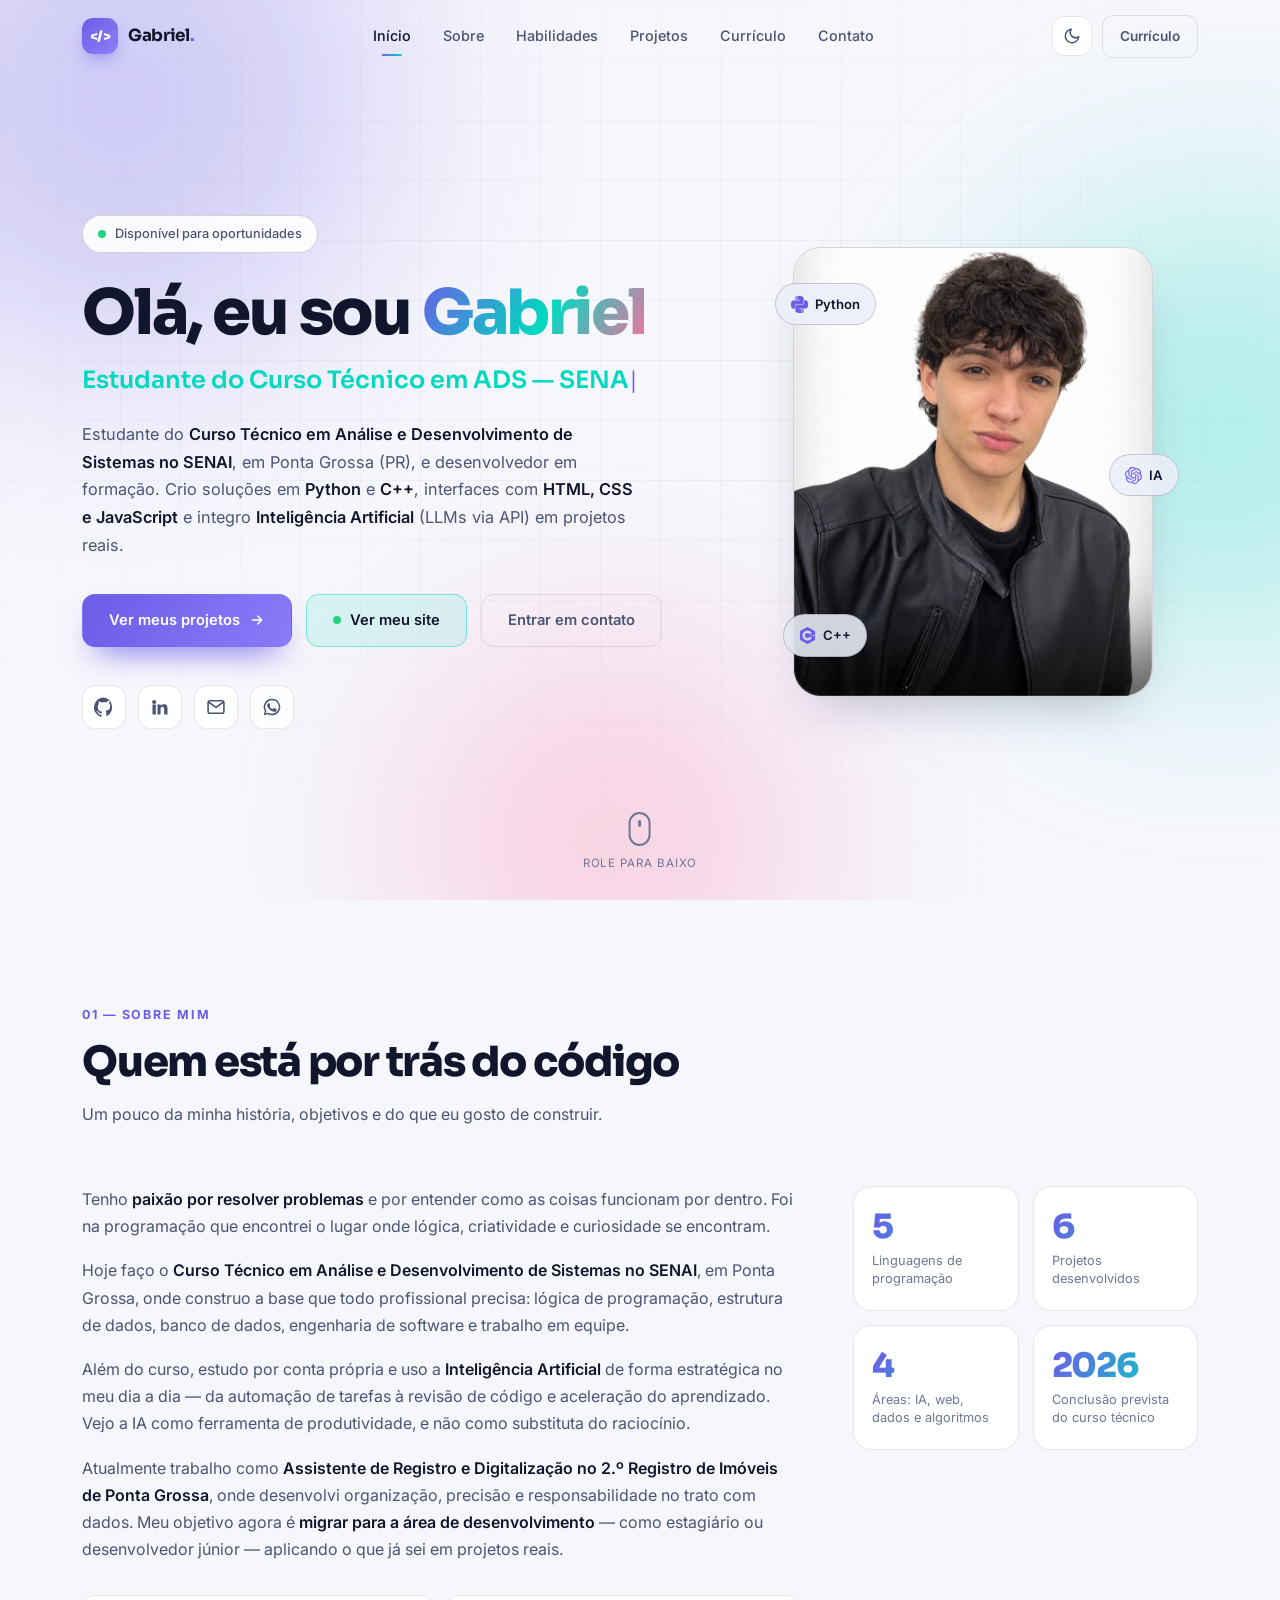
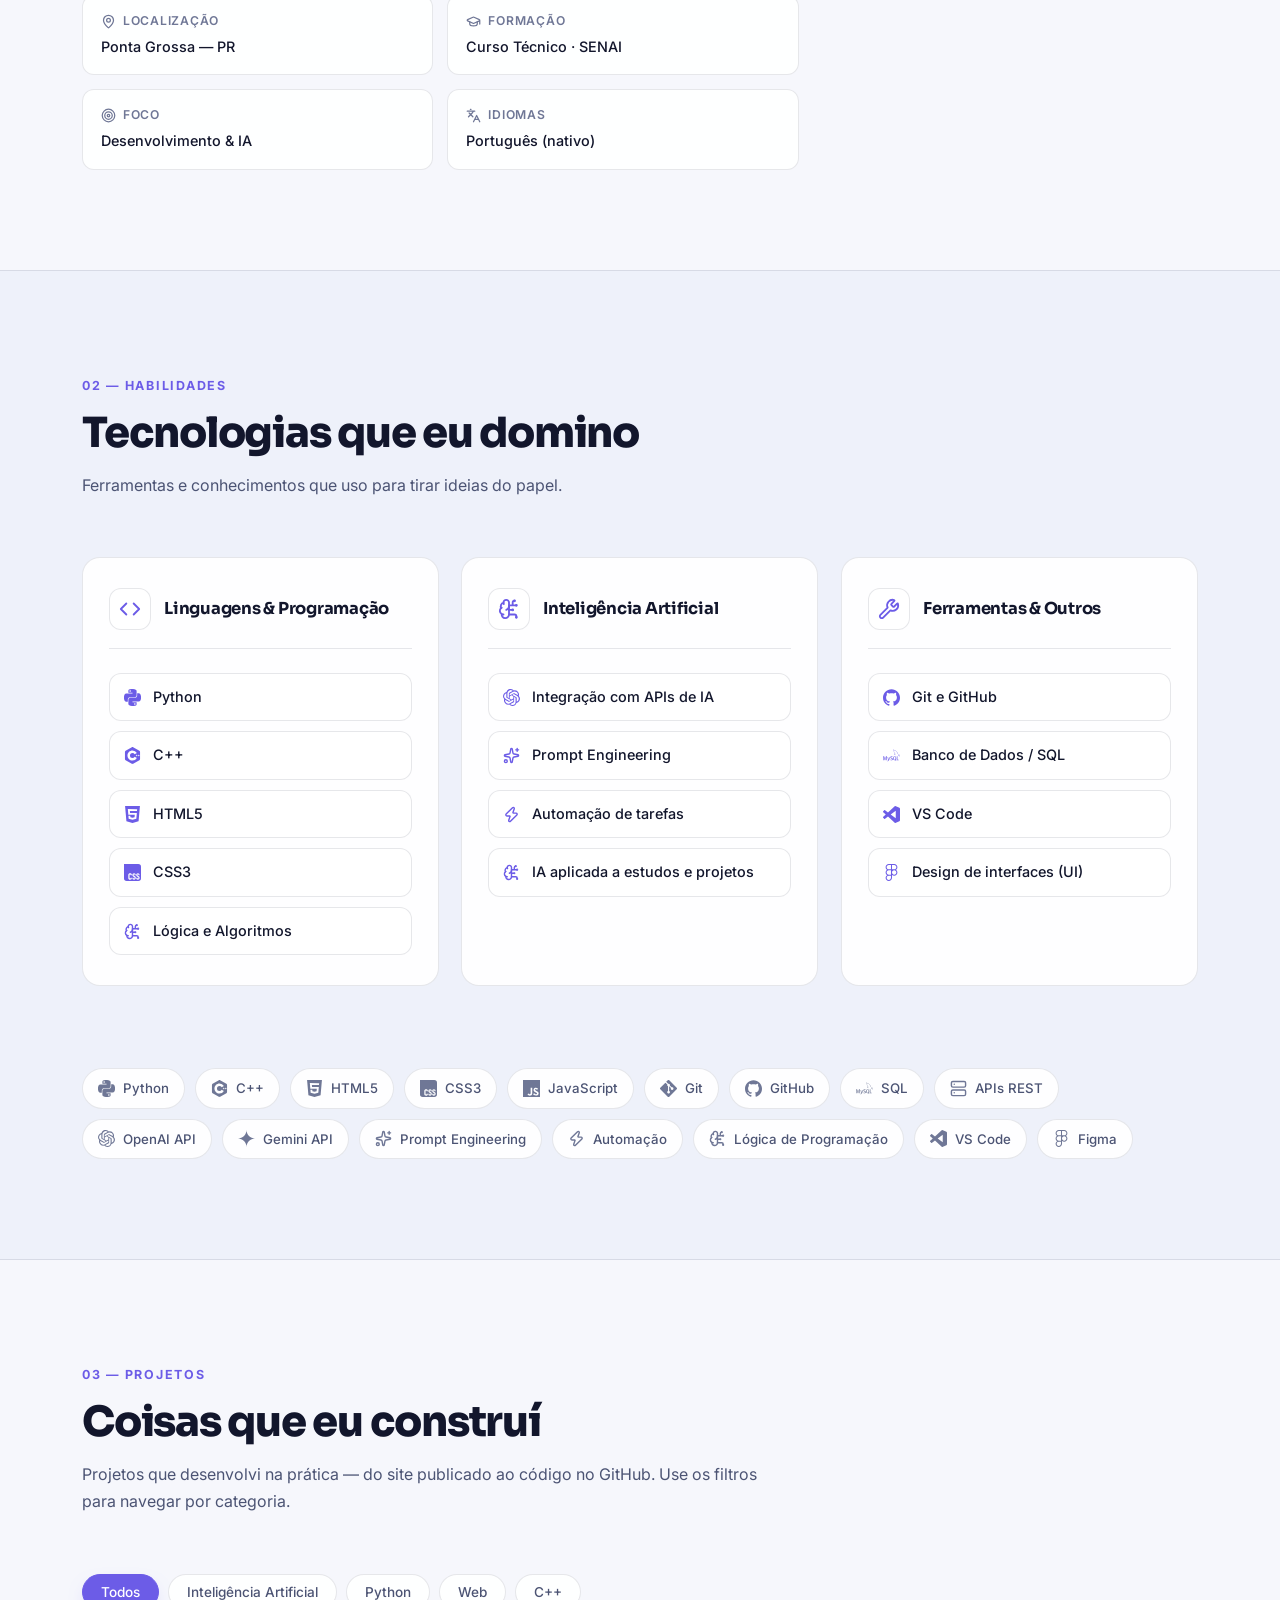
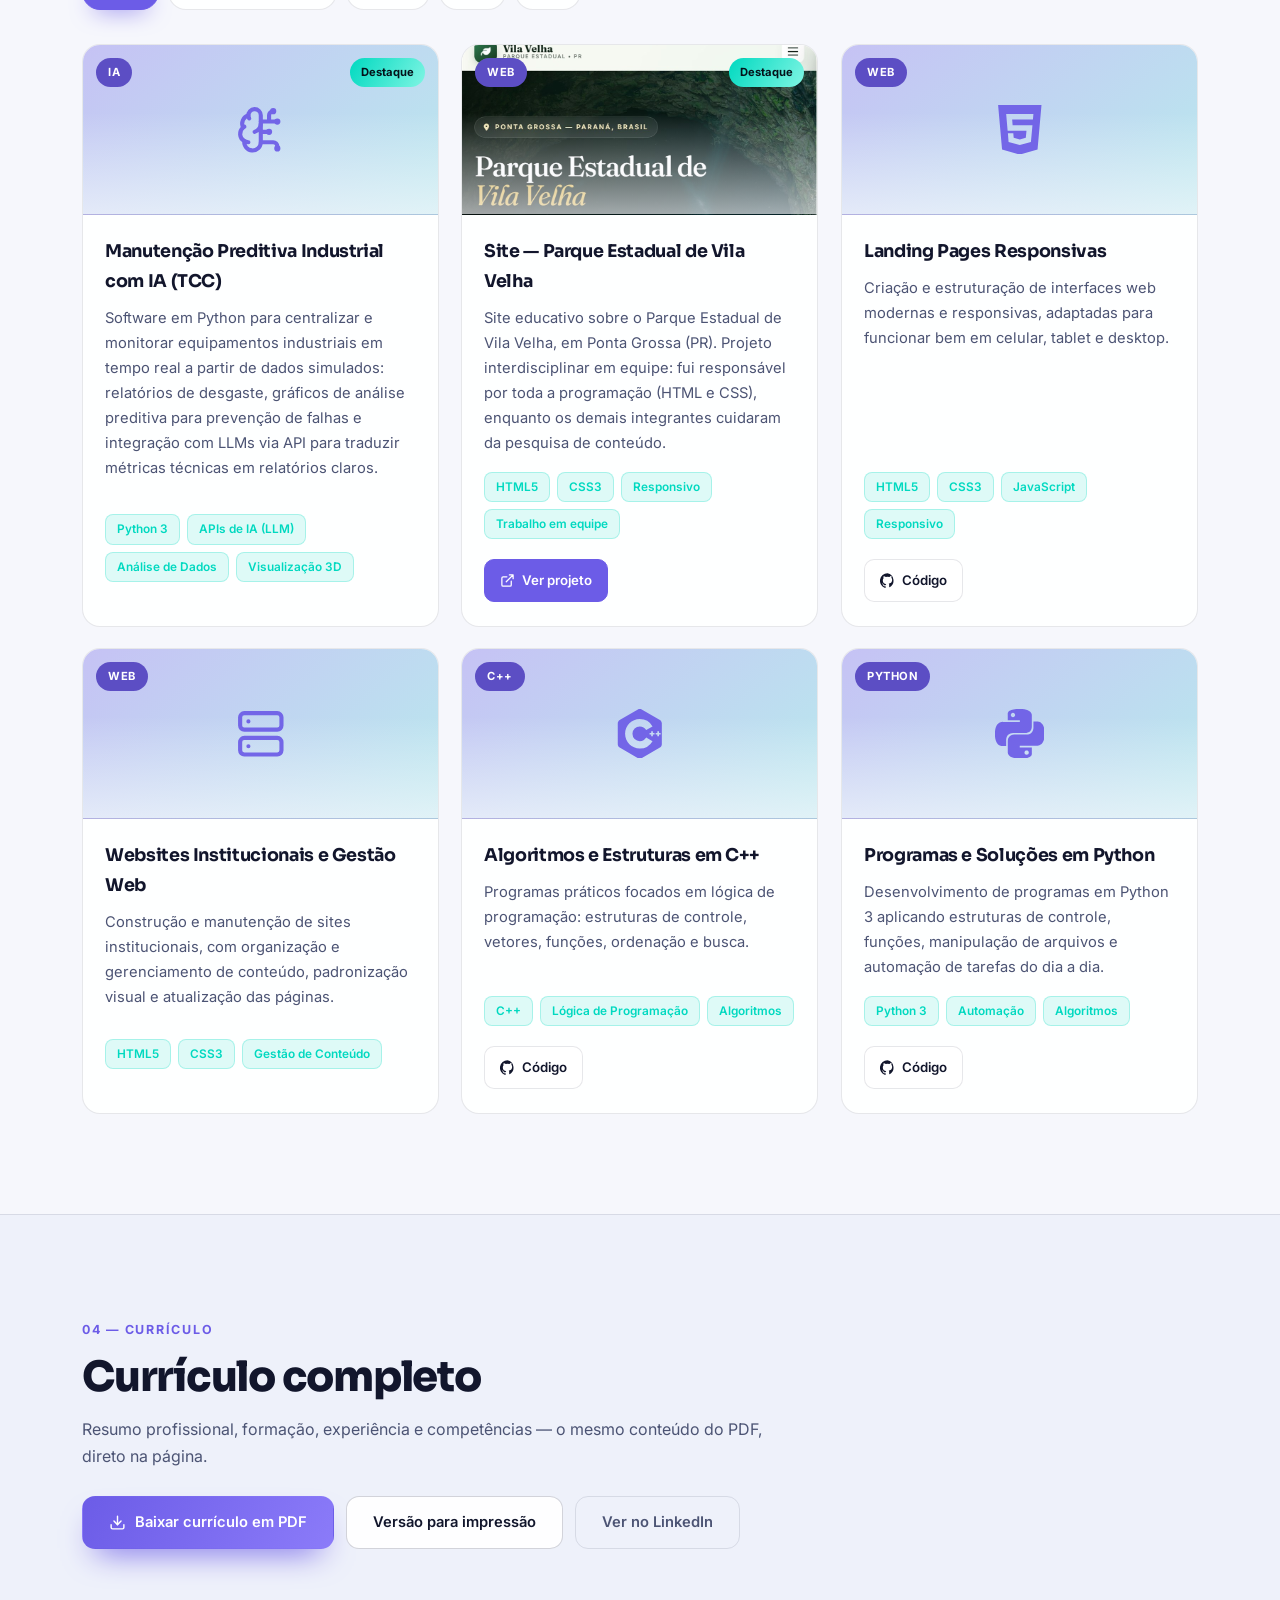
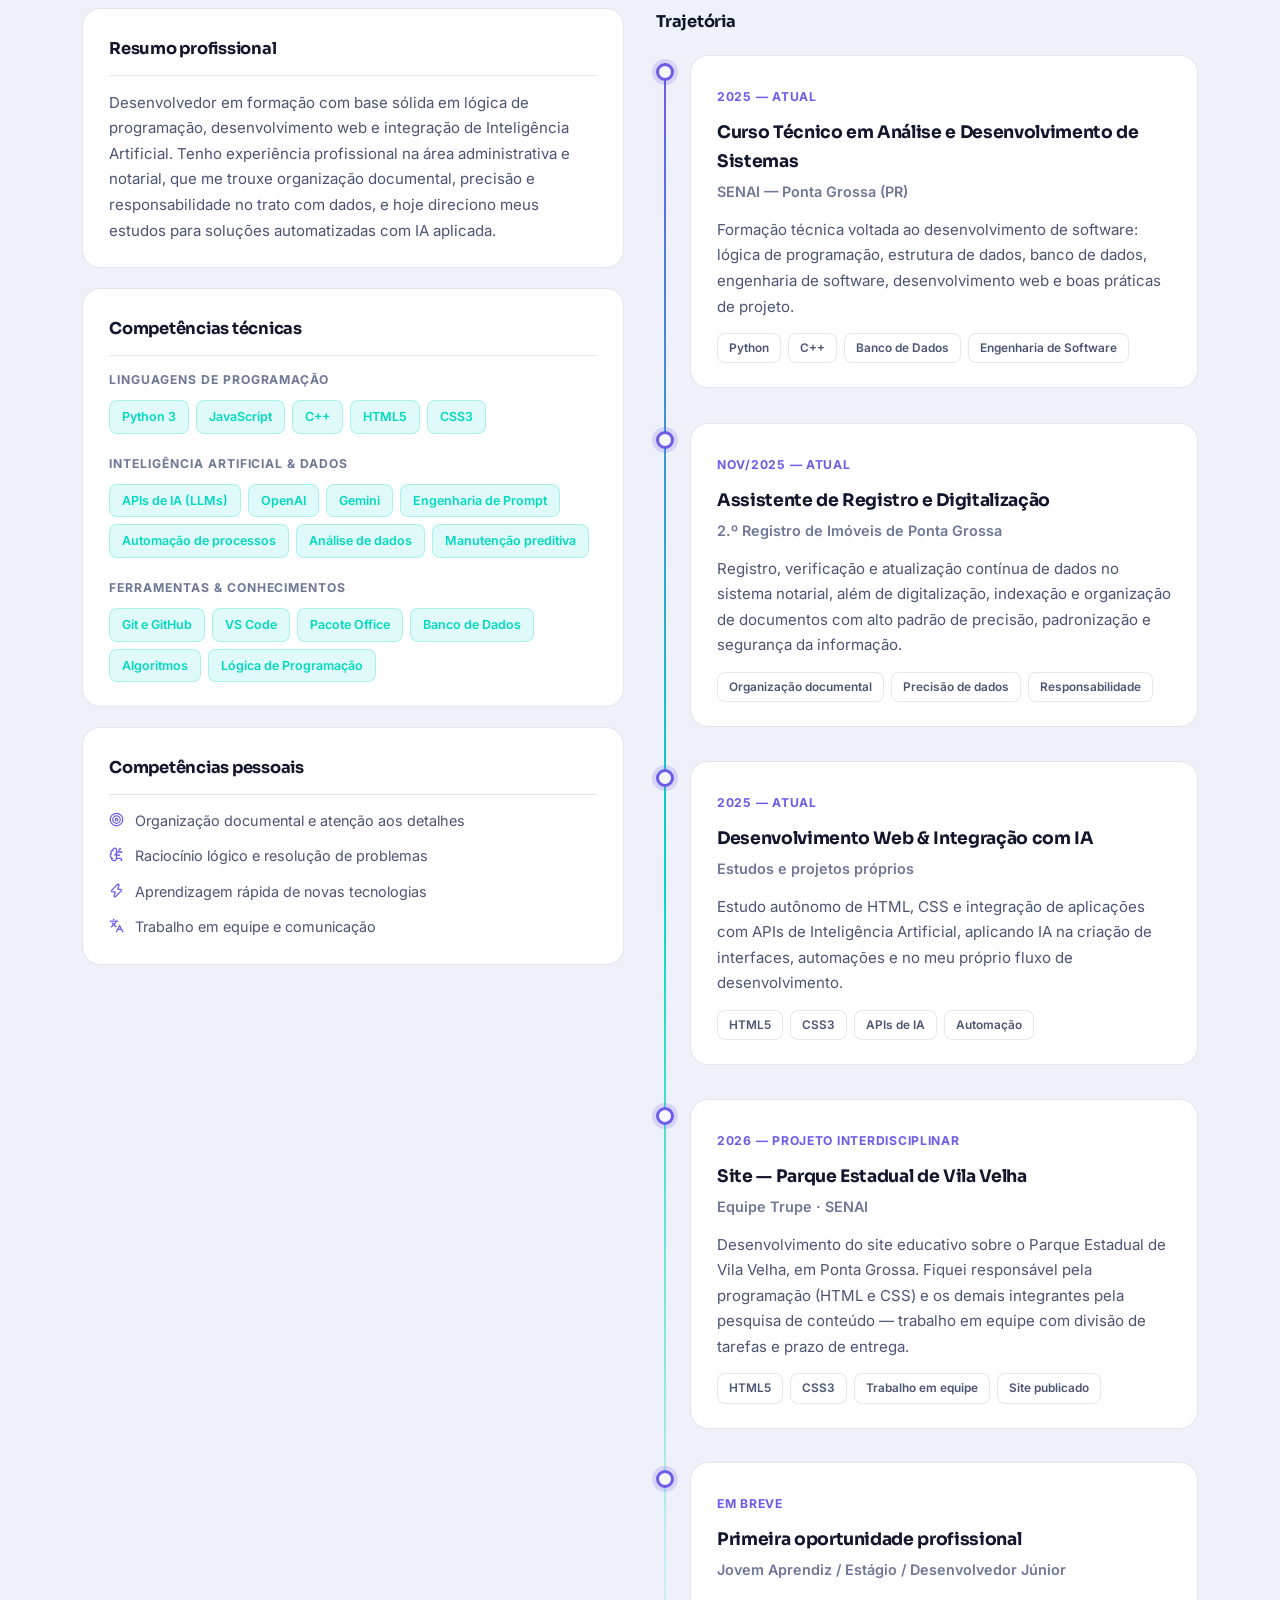
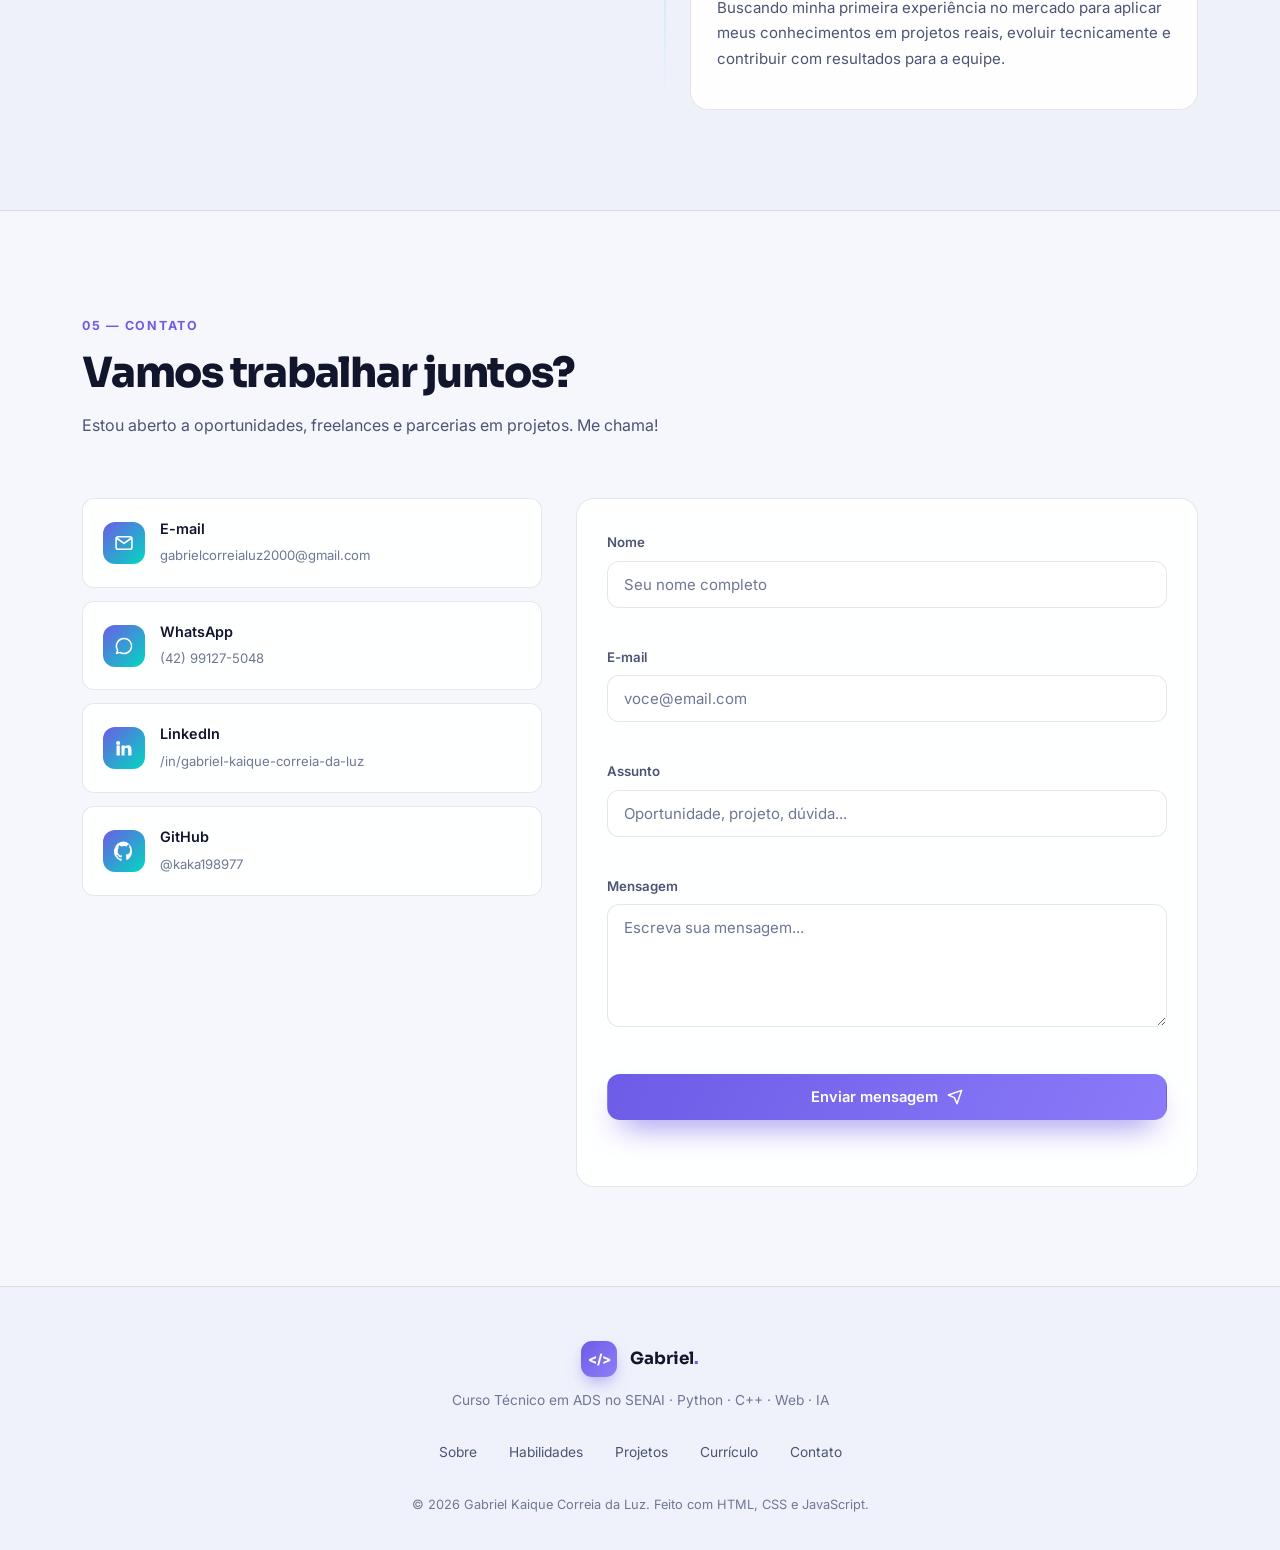
==== commit affb0bb6: "Metatags de compartilhamento e README com o endereco do site" ====
--- a/index.html
+++ b/index.html
@@ -13,7 +13,11 @@
   <meta property="og:type" content="website" />
   <meta property="og:title" content="Gabriel | Desenvolvedor e Estudante de ADS — SENAI" />
   <meta property="og:description" content="Projetos, habilidades e experiência com Python, C++, desenvolvimento web e integração com IA." />
-  <meta property="og:image" content="perfil.jpg" />
+  <meta property="og:image" content="https://kaka198977.github.io/portifolio/perfil.jpg" />
+  <meta property="og:url" content="https://kaka198977.github.io/portifolio/" />
+  <meta name="twitter:card" content="summary_large_image" />
+
+  <link rel="canonical" href="https://kaka198977.github.io/portifolio/" />
 
   <!-- Favicon inline (não precisa de arquivo externo) -->
   <link rel="icon" href="data:image/svg+xml,%3Csvg xmlns='http://www.w3.org/2000/svg' viewBox='0 0 100 100'%3E%3Crect width='100' height='100' rx='24' fill='%236c5ce7'/%3E%3Ctext x='50' y='68' font-size='54' font-family='Arial' font-weight='bold' fill='white' text-anchor='middle'%3E%26lt;/%26gt;%3C/text%3E%3C/svg%3E" />
